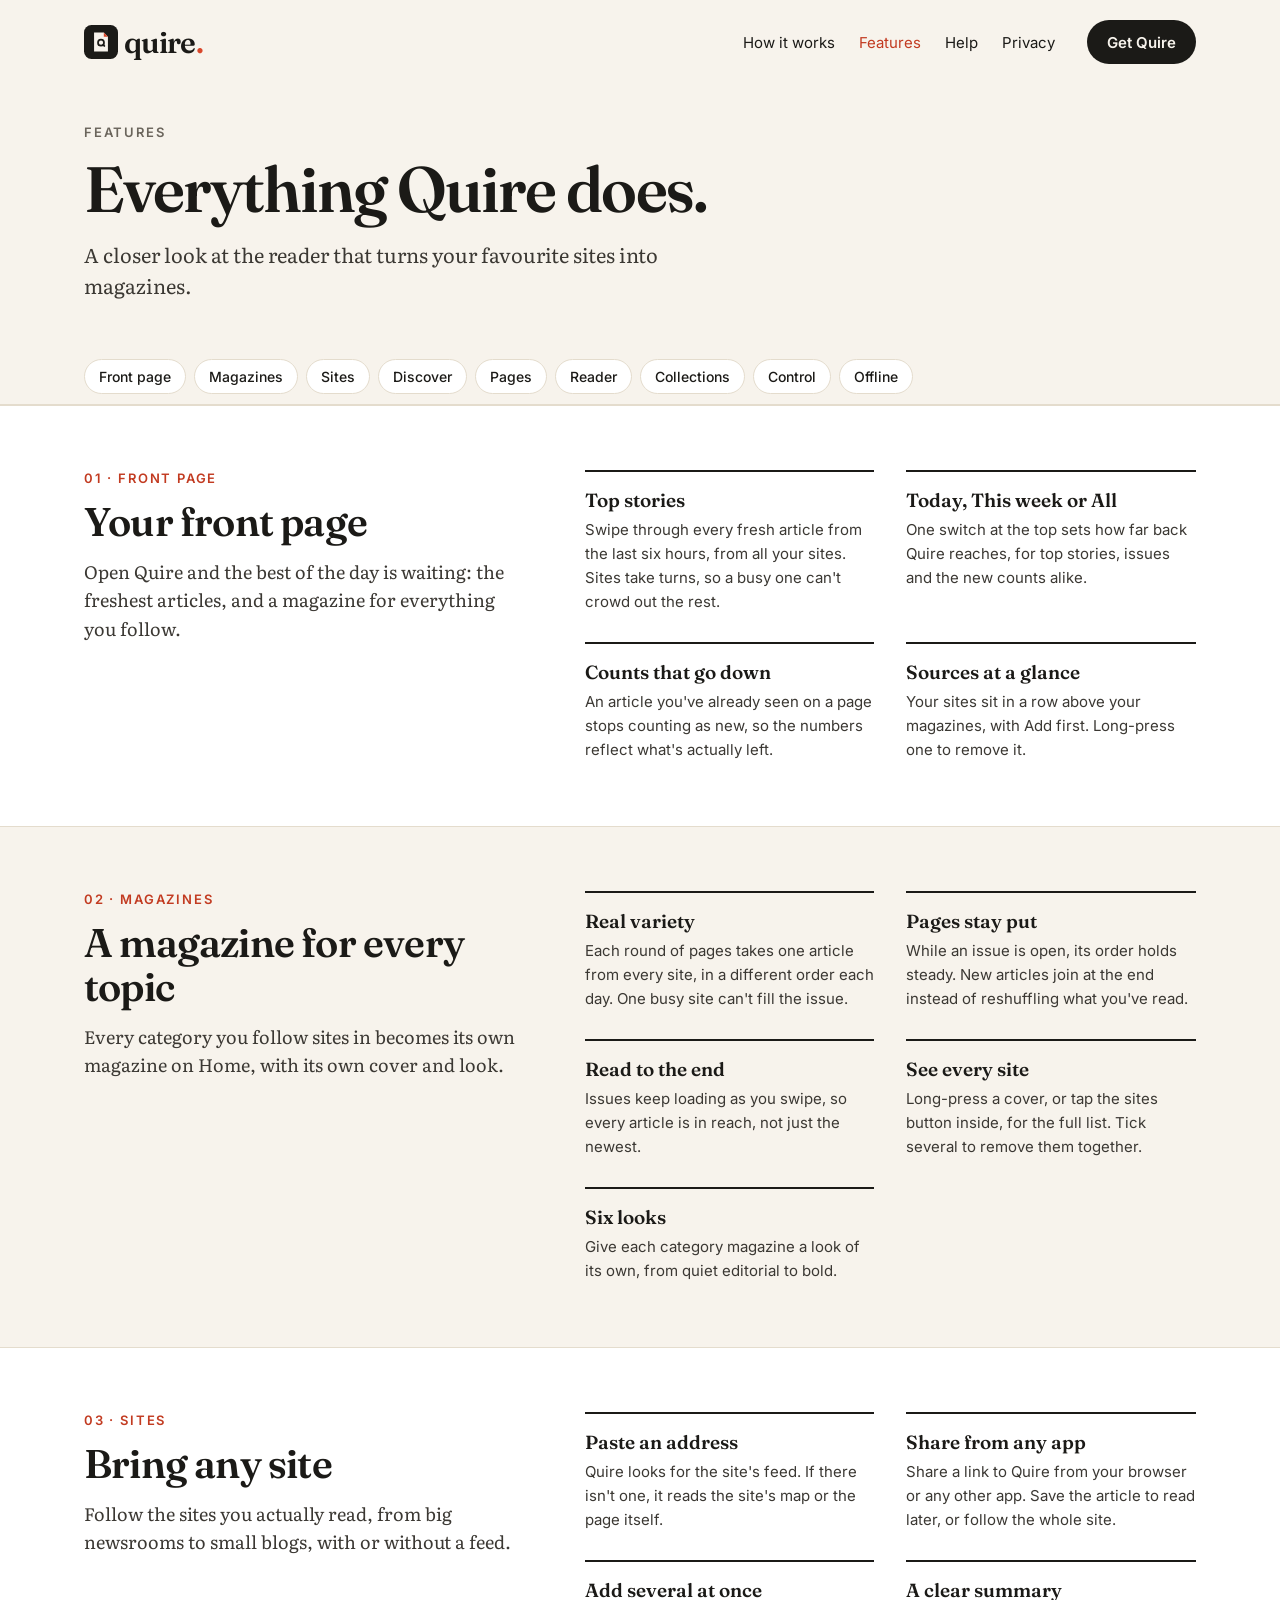
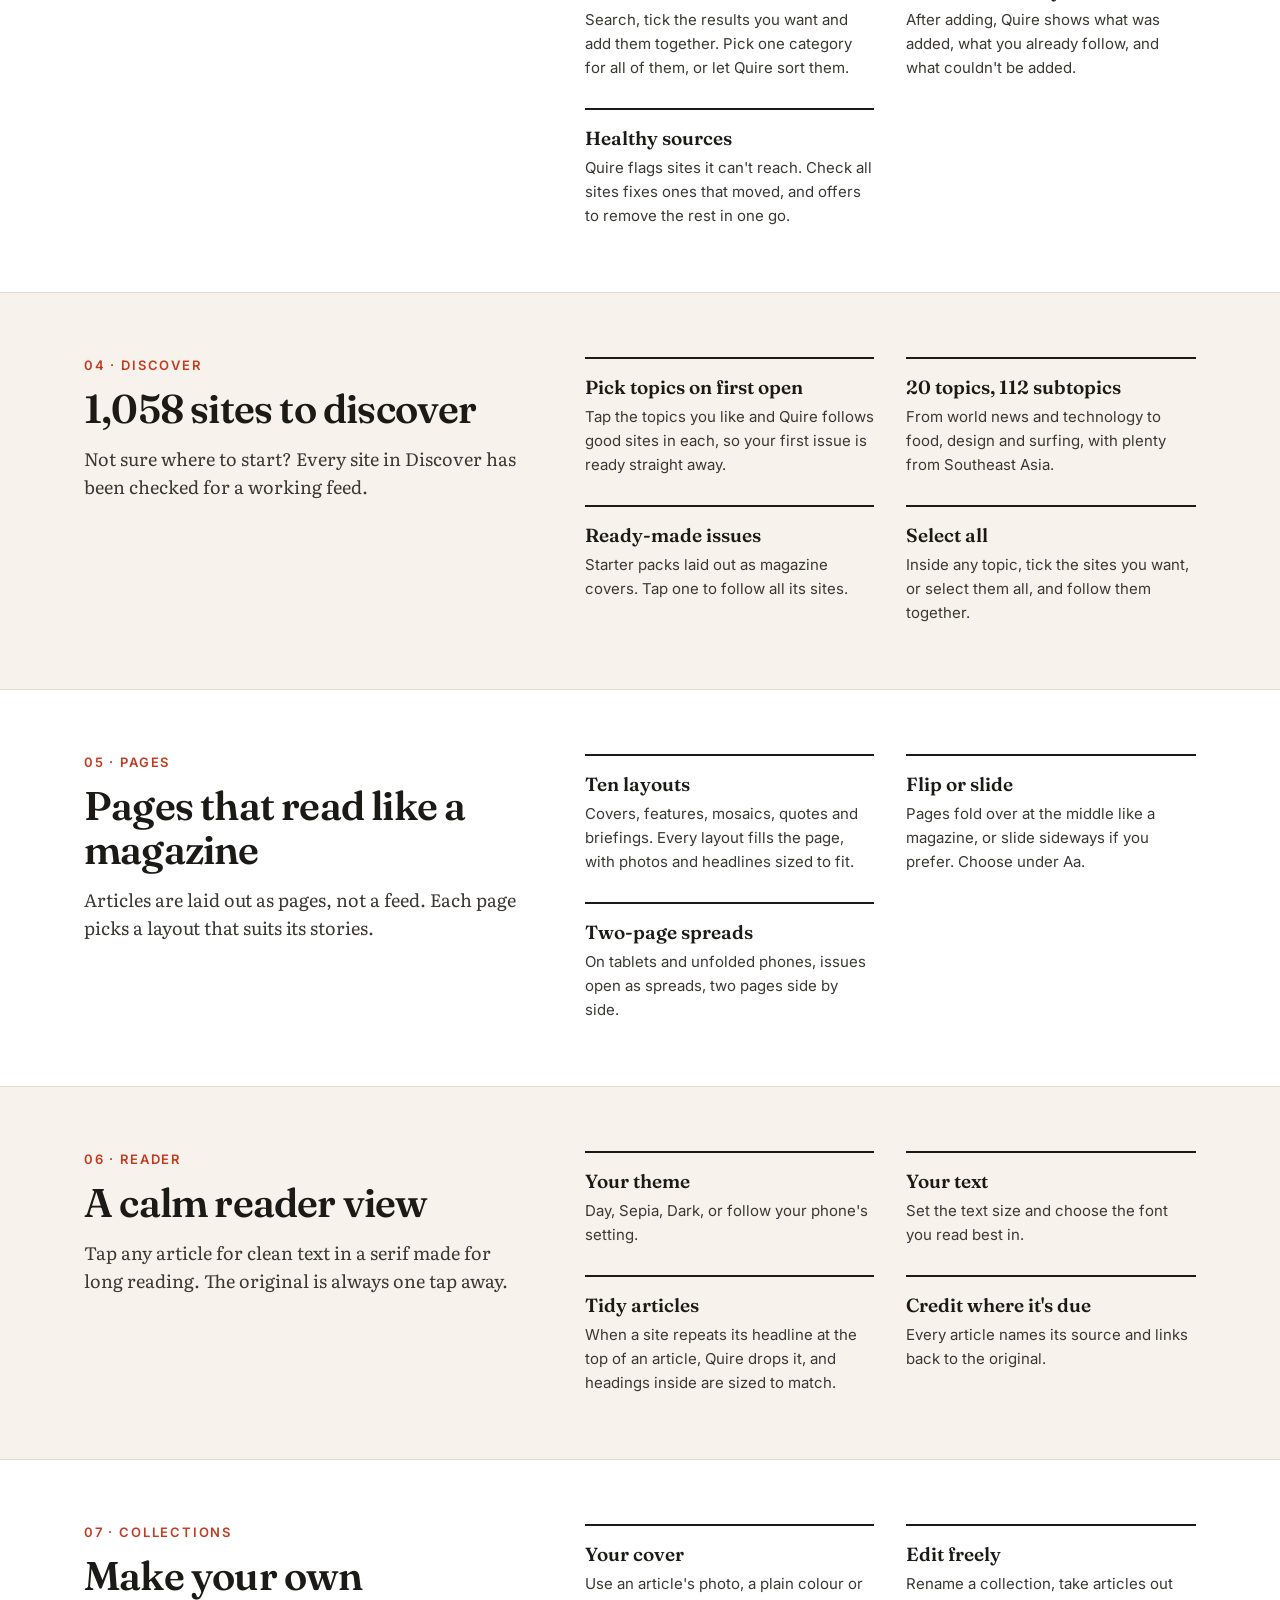
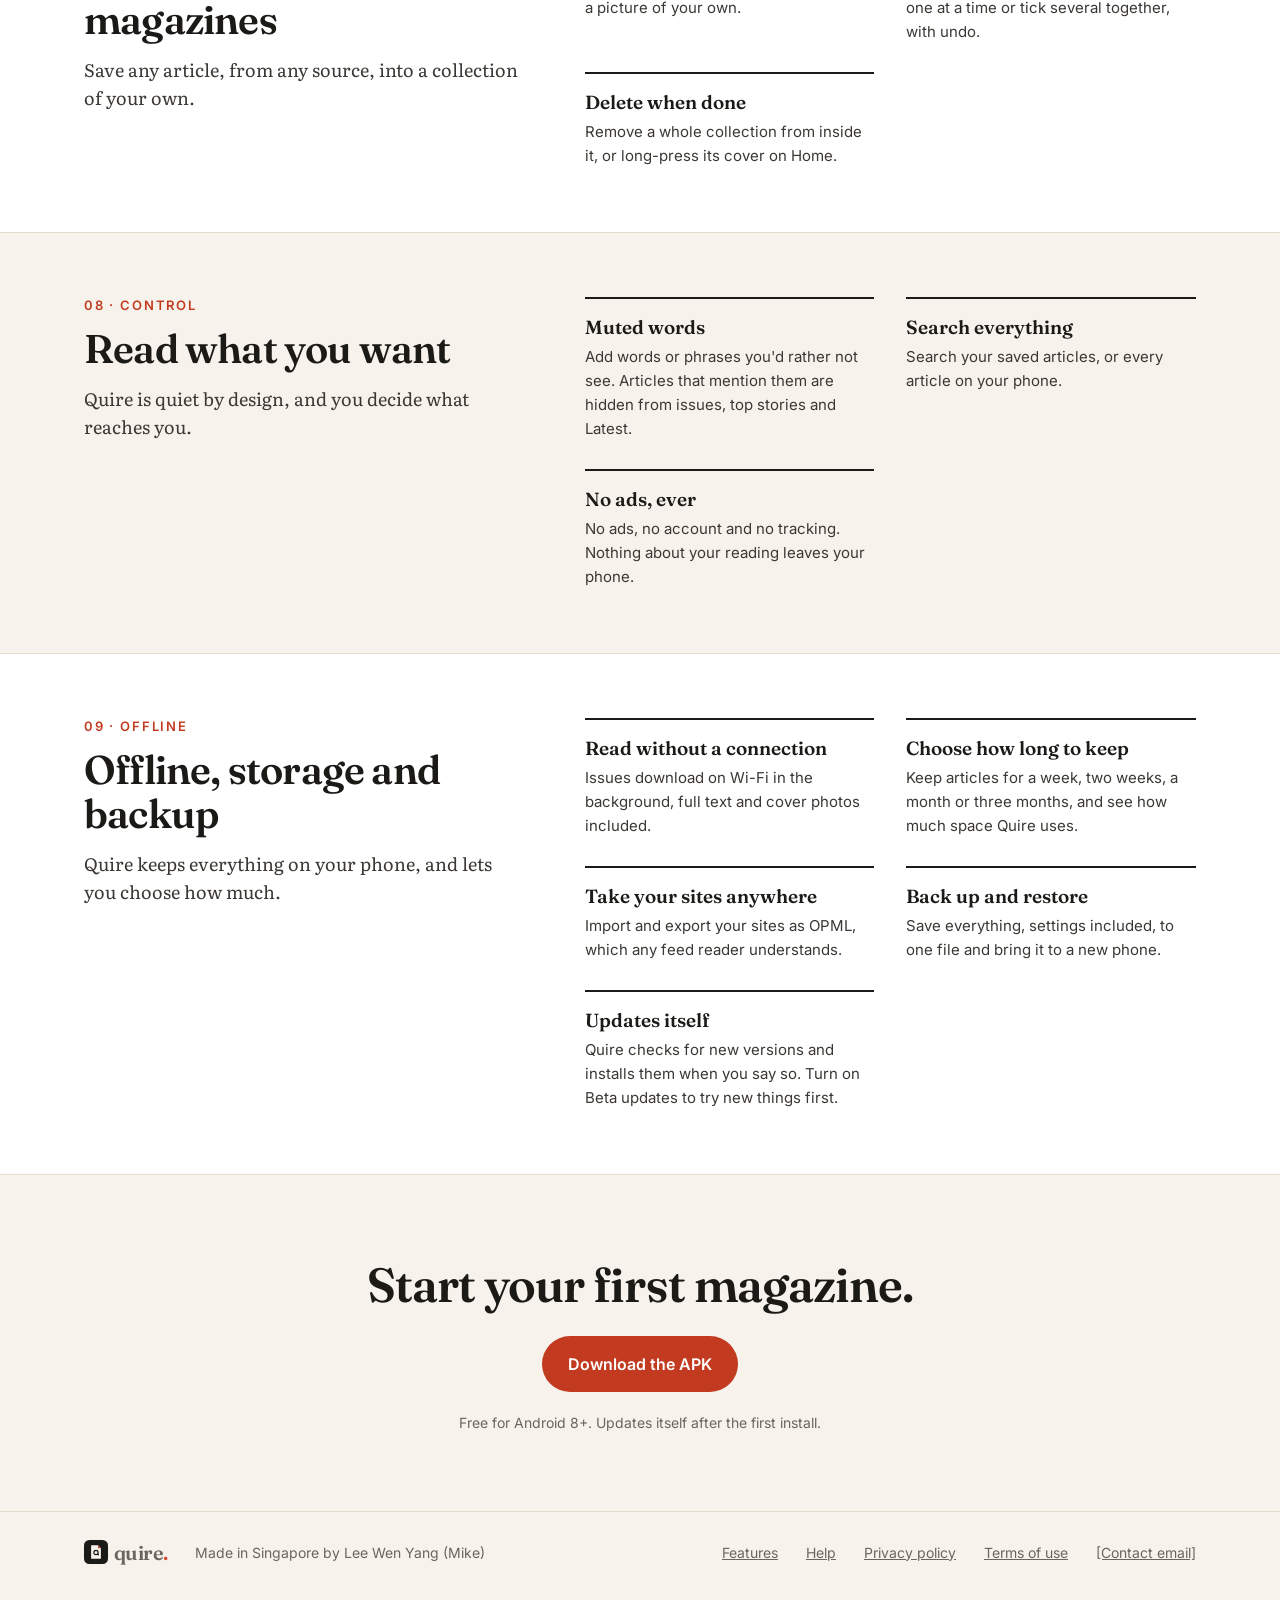
==== features.html @ d5f29a1e "Site: Features and Help pages, shared header and footer, slide-out menu on phones Co-Authored-By: Cl" ====
<!doctype html>
<html lang="en">
<head>
<meta charset="utf-8">
<meta name="viewport" content="width=device-width, initial-scale=1">
<title>Features — Quire</title>
<meta name="description" content="Everything Quire does: top stories, a magazine for every topic, 1,058 sites to discover, page-flip layouts, a calm reader, offline reading and more.">
<meta name="theme-color" content="#F7F3EC">
<link rel="icon" href="favicon.svg" type="image/svg+xml">
<link rel="preconnect" href="https://fonts.googleapis.com">
<link rel="preconnect" href="https://fonts.gstatic.com" crossorigin>
<link rel="stylesheet" href="https://fonts.googleapis.com/css2?family=Fraunces:opsz,wght@9..144,600&family=Literata:ital,opsz,wght@0,7..72,400;1,7..72,400&family=Inter:wght@400;500;600&display=swap">
<link rel="stylesheet" href="style.css">
</head>
<body>

<header class="wrap top">
  <a class="logo" href="./"><svg aria-hidden="true" width="34" height="34" viewBox="0 0 108 108"><rect width="108" height="108" rx="24" fill="#1B1A17"/><path d="M32 24 H63 L76 37 V84 H32 Z" fill="#F7F3EC"/><path d="M63 24 V37 H76 Z" fill="#D9472B"/><circle cx="54" cy="56" r="9.5" fill="none" stroke="#1B1A17" stroke-width="5.5"/><path d="M60.9 62.9 L64.5 66.5" stroke="#1B1A17" stroke-width="6" stroke-linecap="round"/></svg><span>quire<span class="dot">.</span></span></a>
  <nav aria-label="Main">
    <a href="./#how">How it works</a>
    <a href="features.html" aria-current="page">Features</a>
    <a href="help.html">Help</a>
    <a href="privacy.html">Privacy</a>
  </nav>
  <a class="btn btn-sm btn-ink get" href="./#get">Get Quire</a>
  <button class="menu-btn" type="button" aria-label="Menu" aria-expanded="false" aria-controls="drawer"><svg aria-hidden="true" width="24" height="24" viewBox="0 0 24 24" fill="none" stroke="currentColor" stroke-width="2" stroke-linecap="round"><path d="M4 7h16M4 12h16M4 17h16"/></svg></button>
</header>
<div class="scrim"></div>
<aside class="drawer" id="drawer" aria-label="Menu">
  <div class="drawer-head">
    <a class="logo" href="./"><svg aria-hidden="true" width="28" height="28" viewBox="0 0 108 108"><rect width="108" height="108" rx="24" fill="#1B1A17"/><path d="M32 24 H63 L76 37 V84 H32 Z" fill="#F7F3EC"/><path d="M63 24 V37 H76 Z" fill="#D9472B"/><circle cx="54" cy="56" r="9.5" fill="none" stroke="#1B1A17" stroke-width="5.5"/><path d="M60.9 62.9 L64.5 66.5" stroke="#1B1A17" stroke-width="6" stroke-linecap="round"/></svg><span>quire<span class="dot">.</span></span></a>
    <button type="button" aria-label="Close menu"><svg aria-hidden="true" width="24" height="24" viewBox="0 0 24 24" fill="none" stroke="currentColor" stroke-width="2" stroke-linecap="round"><path d="M6 6l12 12M18 6L6 18"/></svg></button>
  </div>
  <nav aria-label="Menu">
    <a href="./#how">How it works</a>
    <a href="features.html" aria-current="page">Features</a>
    <a href="help.html">Help</a>
    <a href="privacy.html">Privacy</a>
  </nav>
  <a class="btn btn-accent" href="https://github.com/aadvark/Quire-site/releases/latest/download/quire.apk">Download the APK</a>
  <span class="small">Free for Android 8+</span>
</aside>

<main>
  <section class="wrap page-hero">
    <span class="kicker">FEATURES</span>
    <h1>Everything Quire does.</h1>
    <p class="lede">A closer look at the reader that turns your favourite sites into magazines.</p>
  </section>
  <nav class="toc" aria-label="Sections">
    <div class="wrap">
    <a href="#front">Front page</a>
    <a href="#magazines">Magazines</a>
    <a href="#sites">Sites</a>
    <a href="#discover">Discover</a>
    <a href="#pages">Pages</a>
    <a href="#reader">Reader</a>
    <a href="#collections">Collections</a>
    <a href="#control">Control</a>
    <a href="#offline">Offline</a>
    </div>
  </nav>
  <section class="band">
    <div class="wrap feat" id="front">
      <div class="feat-intro">
        <span class="kicker">01 · FRONT PAGE</span>
        <h2>Your front page</h2>
        <p>Open Quire and the best of the day is waiting: the freshest articles, and a magazine for everything you follow.</p>
      </div>
      <div class="points">
        <div class="point"><h3>Top stories</h3><p>Swipe through every fresh article from the last six hours, from all your sites. Sites take turns, so a busy one can't crowd out the rest.</p></div>
        <div class="point"><h3>Today, This week or All</h3><p>One switch at the top sets how far back Quire reaches, for top stories, issues and the new counts alike.</p></div>
        <div class="point"><h3>Counts that go down</h3><p>An article you've already seen on a page stops counting as new, so the numbers reflect what's actually left.</p></div>
        <div class="point"><h3>Sources at a glance</h3><p>Your sites sit in a row above your magazines, with Add first. Long-press one to remove it.</p></div>
      </div>
    </div>
  </section>
  <section>
    <div class="wrap feat" id="magazines">
      <div class="feat-intro">
        <span class="kicker">02 · MAGAZINES</span>
        <h2>A magazine for every topic</h2>
        <p>Every category you follow sites in becomes its own magazine on Home, with its own cover and look.</p>
      </div>
      <div class="points">
        <div class="point"><h3>Real variety</h3><p>Each round of pages takes one article from every site, in a different order each day. One busy site can't fill the issue.</p></div>
        <div class="point"><h3>Pages stay put</h3><p>While an issue is open, its order holds steady. New articles join at the end instead of reshuffling what you've read.</p></div>
        <div class="point"><h3>Read to the end</h3><p>Issues keep loading as you swipe, so every article is in reach, not just the newest.</p></div>
        <div class="point"><h3>See every site</h3><p>Long-press a cover, or tap the sites button inside, for the full list. Tick several to remove them together.</p></div>
        <div class="point"><h3>Six looks</h3><p>Give each category magazine a look of its own, from quiet editorial to bold.</p></div>
      </div>
    </div>
  </section>
  <section class="band">
    <div class="wrap feat" id="sites">
      <div class="feat-intro">
        <span class="kicker">03 · SITES</span>
        <h2>Bring any site</h2>
        <p>Follow the sites you actually read, from big newsrooms to small blogs, with or without a feed.</p>
      </div>
      <div class="points">
        <div class="point"><h3>Paste an address</h3><p>Quire looks for the site's feed. If there isn't one, it reads the site's map or the page itself.</p></div>
        <div class="point"><h3>Share from any app</h3><p>Share a link to Quire from your browser or any other app. Save the article to read later, or follow the whole site.</p></div>
        <div class="point"><h3>Add several at once</h3><p>Search, tick the results you want and add them together. Pick one category for all of them, or let Quire sort them.</p></div>
        <div class="point"><h3>A clear summary</h3><p>After adding, Quire shows what was added, what you already follow, and what couldn't be added.</p></div>
        <div class="point"><h3>Healthy sources</h3><p>Quire flags sites it can't reach. Check all sites fixes ones that moved, and offers to remove the rest in one go.</p></div>
      </div>
    </div>
  </section>
  <section>
    <div class="wrap feat" id="discover">
      <div class="feat-intro">
        <span class="kicker">04 · DISCOVER</span>
        <h2>1,058 sites to discover</h2>
        <p>Not sure where to start? Every site in Discover has been checked for a working feed.</p>
      </div>
      <div class="points">
        <div class="point"><h3>Pick topics on first open</h3><p>Tap the topics you like and Quire follows good sites in each, so your first issue is ready straight away.</p></div>
        <div class="point"><h3>20 topics, 112 subtopics</h3><p>From world news and technology to food, design and surfing, with plenty from Southeast Asia.</p></div>
        <div class="point"><h3>Ready-made issues</h3><p>Starter packs laid out as magazine covers. Tap one to follow all its sites.</p></div>
        <div class="point"><h3>Select all</h3><p>Inside any topic, tick the sites you want, or select them all, and follow them together.</p></div>
      </div>
    </div>
  </section>
  <section class="band">
    <div class="wrap feat" id="pages">
      <div class="feat-intro">
        <span class="kicker">05 · PAGES</span>
        <h2>Pages that read like a magazine</h2>
        <p>Articles are laid out as pages, not a feed. Each page picks a layout that suits its stories.</p>
      </div>
      <div class="points">
        <div class="point"><h3>Ten layouts</h3><p>Covers, features, mosaics, quotes and briefings. Every layout fills the page, with photos and headlines sized to fit.</p></div>
        <div class="point"><h3>Flip or slide</h3><p>Pages fold over at the middle like a magazine, or slide sideways if you prefer. Choose under Aa.</p></div>
        <div class="point"><h3>Two-page spreads</h3><p>On tablets and unfolded phones, issues open as spreads, two pages side by side.</p></div>
      </div>
    </div>
  </section>
  <section>
    <div class="wrap feat" id="reader">
      <div class="feat-intro">
        <span class="kicker">06 · READER</span>
        <h2>A calm reader view</h2>
        <p>Tap any article for clean text in a serif made for long reading. The original is always one tap away.</p>
      </div>
      <div class="points">
        <div class="point"><h3>Your theme</h3><p>Day, Sepia, Dark, or follow your phone's setting.</p></div>
        <div class="point"><h3>Your text</h3><p>Set the text size and choose the font you read best in.</p></div>
        <div class="point"><h3>Tidy articles</h3><p>When a site repeats its headline at the top of an article, Quire drops it, and headings inside are sized to match.</p></div>
        <div class="point"><h3>Credit where it's due</h3><p>Every article names its source and links back to the original.</p></div>
      </div>
    </div>
  </section>
  <section class="band">
    <div class="wrap feat" id="collections">
      <div class="feat-intro">
        <span class="kicker">07 · COLLECTIONS</span>
        <h2>Make your own magazines</h2>
        <p>Save any article, from any source, into a collection of your own.</p>
      </div>
      <div class="points">
        <div class="point"><h3>Your cover</h3><p>Use an article's photo, a plain colour or a picture of your own.</p></div>
        <div class="point"><h3>Edit freely</h3><p>Rename a collection, take articles out one at a time or tick several together, with undo.</p></div>
        <div class="point"><h3>Delete when done</h3><p>Remove a whole collection from inside it, or long-press its cover on Home.</p></div>
      </div>
    </div>
  </section>
  <section>
    <div class="wrap feat" id="control">
      <div class="feat-intro">
        <span class="kicker">08 · CONTROL</span>
        <h2>Read what you want</h2>
        <p>Quire is quiet by design, and you decide what reaches you.</p>
      </div>
      <div class="points">
        <div class="point"><h3>Muted words</h3><p>Add words or phrases you'd rather not see. Articles that mention them are hidden from issues, top stories and Latest.</p></div>
        <div class="point"><h3>Search everything</h3><p>Search your saved articles, or every article on your phone.</p></div>
        <div class="point"><h3>No ads, ever</h3><p>No ads, no account and no tracking. Nothing about your reading leaves your phone.</p></div>
      </div>
    </div>
  </section>
  <section class="band">
    <div class="wrap feat" id="offline">
      <div class="feat-intro">
        <span class="kicker">09 · OFFLINE</span>
        <h2>Offline, storage and backup</h2>
        <p>Quire keeps everything on your phone, and lets you choose how much.</p>
      </div>
      <div class="points">
        <div class="point"><h3>Read without a connection</h3><p>Issues download on Wi-Fi in the background, full text and cover photos included.</p></div>
        <div class="point"><h3>Choose how long to keep</h3><p>Keep articles for a week, two weeks, a month or three months, and see how much space Quire uses.</p></div>
        <div class="point"><h3>Take your sites anywhere</h3><p>Import and export your sites as OPML, which any feed reader understands.</p></div>
        <div class="point"><h3>Back up and restore</h3><p>Save everything, settings included, to one file and bring it to a new phone.</p></div>
        <div class="point"><h3>Updates itself</h3><p>Quire checks for new versions and installs them when you say so. Turn on Beta updates to try new things first.</p></div>
      </div>
    </div>
  </section>
  <section class="wrap cta">
    <h2>Start your first magazine.</h2>
    <div class="btns"><a class="btn btn-accent" href="https://github.com/aadvark/Quire-site/releases/latest/download/quire.apk">Download the APK</a></div>
    <span class="small">Free for Android 8+. Updates itself after the first install.</span>
  </section>
</main>

<footer>
  <div class="wrap foot">
    <span class="logo"><svg aria-hidden="true" width="24" height="24" viewBox="0 0 108 108"><rect width="108" height="108" rx="24" fill="#1B1A17"/><path d="M32 24 H63 L76 37 V84 H32 Z" fill="#F7F3EC"/><path d="M63 24 V37 H76 Z" fill="#D9472B"/><circle cx="54" cy="56" r="9.5" fill="none" stroke="#1B1A17" stroke-width="5.5"/><path d="M60.9 62.9 L64.5 66.5" stroke="#1B1A17" stroke-width="6" stroke-linecap="round"/></svg><span>quire<span class="dot">.</span></span></span>
    <span class="by">Made in Singapore by Lee Wen Yang (Mike)</span>
    <a href="features.html">Features</a>
    <a href="help.html">Help</a>
    <a href="privacy.html">Privacy policy</a>
    <a href="#">Terms of use</a>
    <a href="#">[Contact email]</a>
  </div>
</footer>
<script src="site.js"></script>

</body>
</html>
---- style.css ----
:root {
    --paper: #F7F3EC; --ink: #1B1A17; --muted: #6B655C; --body: #3B3833;
    --rule: #E4DCCD; --sepia: #F1E7D0; --card: #FFFFFF;
    --accent: #C23B21; --teal: #34504F; --moss: #5B6E5A; --clay: #8A6A4F;
    --display: "Fraunces", Georgia, serif; --serif: "Literata", Georgia, serif;
    --sans: "Inter", system-ui, sans-serif;
  }
  * { box-sizing: border-box; }
  body { margin: 0; background: var(--paper); color: var(--ink); font-family: var(--sans); -webkit-font-smoothing: antialiased; }
  a { color: var(--ink); }
  a:hover { color: var(--accent); }
  a:focus-visible { outline: 3px solid var(--accent); outline-offset: 3px; border-radius: 4px; }
  h1, h2, h3 { font-family: var(--display); font-weight: 600; margin: 0; }
  p { margin: 0; }
  .wrap { max-width: 1160px; margin: 0 auto; padding: 0 24px; }
  .sr-only { position: absolute; width: 1px; height: 1px; overflow: hidden; clip: rect(0 0 0 0); }

  /* Header */
  .top { display: flex; flex-wrap: wrap; align-items: center; gap: 8px 32px; padding-top: 20px; padding-bottom: 20px; }
  .logo { display: inline-flex; align-items: center; gap: 6px; font-family: var(--display); font-weight: 600; font-size: 30px; letter-spacing: -0.03em; text-decoration: none; flex-grow: 1; }
  .dot { color: #D9472B; }
  .top nav { display: flex; flex-wrap: wrap; gap: 0 24px; font-size: 15px; }
  .top nav a { text-decoration: none; padding: 12px 0; }

  /* Buttons */
  .btn { display: inline-flex; align-items: center; gap: 10px; height: 56px; padding: 0 26px; border-radius: 28px; font-weight: 600; font-size: 16px; text-decoration: none; }
  .btn-sm { height: 44px; padding: 0 20px; font-size: 15px; }
  .btn-ink { background: var(--ink); color: var(--paper); }
  .btn-ink:hover { color: var(--paper); background: #000; }
  .btn-accent { background: var(--accent); color: #fff; }
  .btn-accent:hover { color: #fff; background: #A93219; }
  .btn-line { border: 1.5px solid var(--ink); }
  .btns { display: flex; flex-wrap: wrap; gap: 12px; }

  /* Hero */
  .hero { display: flex; flex-wrap: wrap; align-items: center; gap: 56px; padding-top: 48px; padding-bottom: 72px; }
  .hero-text { flex: 1 1 440px; display: flex; flex-direction: column; gap: 24px; }
  .kicker { font-size: 13px; font-weight: 600; letter-spacing: 0.14em; color: var(--muted); }
  .hero h1 { font-size: clamp(44px, 7vw, 76px); line-height: 1.02; letter-spacing: -0.03em; }
  .lede { font-family: var(--serif); font-size: 20px; line-height: 1.55; color: var(--body); max-width: 32em; }
  .small { font-size: 14px; color: var(--muted); }

  /* Phones */
  .phones { flex: 1 1 380px; display: flex; justify-content: center; align-items: flex-end; min-height: 560px; }
  .phone { box-sizing: border-box; border: 8px solid var(--ink); background: var(--paper); display: flex; flex-direction: column; gap: 10px; }
  .phone-back { width: 230px; height: 470px; border-radius: 34px; padding: 18px 14px; margin-right: -40px; margin-bottom: 30px; transform: rotate(-4deg); }
  .phone-front { width: 260px; height: 530px; border-radius: 38px; border-width: 9px; padding: 22px 16px; position: relative; box-shadow: 0 24px 48px rgba(27,26,23,0.18); }
  .p-logo { font-family: var(--display); font-weight: 600; font-size: 20px; }
  .p-cover { height: 120px; border-radius: 12px; background: var(--teal); padding: 10px; display: flex; align-items: flex-end; color: #fff; font-family: var(--display); font-weight: 600; font-size: 14px; line-height: 1.1; }
  .p-label { font-family: var(--display); font-weight: 600; font-size: 13px; }
  .p-mags { display: grid; grid-template-columns: repeat(3, minmax(0,1fr)); gap: 6px; }
  .p-mags span { height: 76px; border-radius: 4px; }
  .p-row { height: 30px; border-radius: 8px; background: var(--card); border: 1px solid var(--rule); }
  .p-hero { height: 170px; border-radius: 4px; background: var(--teal); }
  .p-kick { font-size: 9px; font-weight: 600; letter-spacing: 0.12em; color: var(--muted); }
  .p-title { font-family: var(--display); font-weight: 600; font-size: 19px; line-height: 1.1; }
  .p-tiles { display: grid; grid-template-columns: repeat(2, minmax(0,1fr)); gap: 10px; margin-top: 6px; }
  .p-tile-img { height: 62px; border-radius: 4px; background: var(--moss); margin-bottom: 6px; }
  .p-tile-t { font-family: var(--display); font-weight: 600; font-size: 11px; line-height: 1.2; }
  .p-quote { border-radius: 4px; background: var(--sepia); padding: 8px; font-family: var(--serif); font-style: italic; font-size: 11px; line-height: 1.3; }
  .p-dots { margin-top: auto; display: flex; justify-content: center; gap: 4px; }
  .p-dots span { width: 5px; height: 5px; border-radius: 3px; background: #CFC6B5; }
  .p-dots span.on { width: 14px; background: var(--ink); }

  /* Sections */
  .band { background: var(--card); border-top: 1px solid var(--rule); border-bottom: 1px solid var(--rule); }
  .section { padding-top: 76px; padding-bottom: 76px; display: flex; flex-direction: column; gap: 40px; }
  .section h2 { font-size: clamp(32px, 4vw, 44px); letter-spacing: -0.02em; }
  .steps, .cards { display: flex; flex-wrap: wrap; gap: 32px; }
  .step { flex: 1 1 260px; display: flex; flex-direction: column; gap: 12px; }
  .step .n { font-family: var(--display); font-weight: 600; font-size: 44px; color: var(--accent); line-height: 1; }
  .step h3, .card h3 { font-size: 22px; }
  .step p, .card p { font-size: 16px; line-height: 1.6; color: var(--body); }
  .cards { gap: 20px; }
  .card { flex: 1 1 300px; padding: 28px; border-radius: 16px; background: var(--card); border: 1px solid var(--rule); display: flex; flex-direction: column; gap: 10px; }
  .grid { display: grid; grid-template-columns: repeat(auto-fill, minmax(260px, 1fr)); gap: 20px; }
  .grid.three { grid-template-columns: repeat(auto-fill, minmax(300px, 1fr)); }
  @media (min-width: 1000px) { .grid.three { grid-template-columns: repeat(3, 1fr); } }
  .grid .card { padding: 24px; }
  .grid .card h3 { font-size: 20px; }
  .grid .card p { font-size: 15px; }
  .group { display: flex; flex-direction: column; gap: 18px; }
  .group-h { font-size: 13px; font-weight: 600; letter-spacing: 0.14em; color: var(--muted); }
  .stats { display: flex; flex-wrap: wrap; gap: 12px 36px; }
  .stat b { display: block; font-family: var(--display); font-weight: 600; font-size: 34px; line-height: 1; color: var(--ink); }
  .stat span { font-size: 14px; color: var(--muted); }
  .p-head { display: flex; align-items: center; gap: 5px; }
  .p-chips { display: flex; gap: 4px; }
  .p-chips span { font-size: 8px; font-weight: 600; padding: 3px 7px; border-radius: 10px; border: 1px solid var(--rule); color: var(--muted); }
  .p-chips span.on { background: var(--ink); border-color: var(--ink); color: var(--paper); }
  .p-cover small { display: block; font-family: var(--sans); font-size: 7px; letter-spacing: 0.12em; opacity: 0.85; margin-bottom: 3px; }
  .p-cover-dots { display: flex; justify-content: center; gap: 3px; margin-top: -4px; }
  .p-cover-dots span { width: 4px; height: 4px; border-radius: 2px; background: #CFC6B5; }
  .p-cover-dots span.on { width: 10px; background: var(--ink); }
  .p-srcs { display: flex; gap: 6px; }
  .p-srcs span { width: 22px; height: 22px; border-radius: 11px; background: var(--rule); }
  .p-srcs span:first-child { border: 1.5px dashed #A79E8E; background: none; }

  .mags { display: flex; flex-wrap: wrap; align-items: center; gap: 40px; padding: 40px; border-radius: 20px; background: var(--sepia); }
  .mags-text { flex: 1 1 340px; display: flex; flex-direction: column; gap: 14px; }
  .mags-text h3 { font-size: clamp(28px, 3vw, 36px); letter-spacing: -0.01em; }
  .mags-text p { font-family: var(--serif); font-size: 18px; line-height: 1.6; color: var(--body); }
  .covers { flex: 1 1 340px; display: flex; gap: 14px; justify-content: center; align-items: flex-end; }
  .cover { width: 120px; height: 160px; border-radius: 6px; padding: 12px; display: flex; flex-direction: column; justify-content: space-between; color: #fff; font-family: var(--display); font-weight: 600; }
  .cover small { font-size: 11px; }
  .cover b { font-size: 18px; line-height: 1.05; font-weight: 600; }
  .cover.mid { width: 136px; height: 182px; box-shadow: 0 14px 28px rgba(27,26,23,0.18); }
  .cover.mid b { font-size: 20px; }

  .dark { background: var(--ink); color: var(--paper); }
  .privacy { padding-top: 80px; padding-bottom: 80px; display: flex; flex-wrap: wrap; gap: 32px 64px; align-items: flex-start; }
  .privacy h2 { flex: 1 1 320px; font-size: clamp(32px, 4vw, 48px); line-height: 1.08; letter-spacing: -0.02em; }
  .privacy p { flex: 1 1 380px; font-family: var(--serif); font-size: 19px; line-height: 1.65; color: var(--rule); }

  .cta { padding-top: 80px; padding-bottom: 80px; display: flex; flex-direction: column; align-items: center; gap: 22px; text-align: center; }
  .cta h2 { font-size: clamp(32px, 4vw, 48px); letter-spacing: -0.02em; }
  .cta .btns { justify-content: center; }

  footer { border-top: 1px solid var(--rule); }
  .foot { padding-top: 28px; padding-bottom: 36px; display: flex; flex-wrap: wrap; gap: 12px 28px; align-items: center; font-size: 14px; color: var(--muted); }
  .foot .logo { font-size: 20px; flex-grow: 0; }
  .foot .by { flex-grow: 1; }
  .foot a { color: var(--muted); }

  @media (max-width: 640px) {
    .phones { min-height: 0; flex-basis: 100%; }
    .phone-back { display: none; }
    .mags { padding: 28px 20px; }
    .cover { width: 96px; height: 128px; } .cover.mid { width: 108px; height: 146px; }
    .cover b, .cover.mid b { font-size: 15px; }
  }

/* Navigation: links in the header on wide screens, a drawer from the right on phones */
.top nav a[aria-current="page"] { color: var(--accent); }
.menu-btn { display: none; width: 48px; height: 48px; margin-right: -12px; border: 0; background: none; color: var(--ink); border-radius: 24px; cursor: pointer; align-items: center; justify-content: center; }
.menu-btn:focus-visible, .drawer button:focus-visible { outline: 3px solid var(--accent); outline-offset: 2px; }
.scrim { position: fixed; inset: 0; background: rgba(27,26,23,0.4); opacity: 0; pointer-events: none; transition: opacity .25s ease; z-index: 20; }
.drawer { position: fixed; top: 0; right: 0; bottom: 0; width: min(320px, 86vw); background: var(--paper); box-shadow: -16px 0 40px rgba(27,26,23,0.18); transform: translateX(100%); transition: transform .3s cubic-bezier(.2,.8,.2,1); z-index: 21; display: flex; flex-direction: column; padding: 12px 24px 28px; overflow-y: auto; visibility: hidden; }
.drawer-head { display: flex; align-items: center; justify-content: space-between; height: 64px; }
.drawer-head .logo { font-size: 24px; flex-grow: 0; }
.drawer-head button { width: 48px; height: 48px; margin-right: -12px; border: 0; background: none; color: var(--ink); border-radius: 24px; cursor: pointer; display: flex; align-items: center; justify-content: center; }
.drawer nav { display: flex; flex-direction: column; margin: 12px 0 28px; }
.drawer nav a { font-family: var(--display); font-weight: 600; font-size: 26px; text-decoration: none; padding: 12px 0; border-bottom: 1px solid var(--rule); }
.drawer nav a[aria-current="page"] { color: var(--accent); }
.drawer .btn { justify-content: center; }
.drawer .small { margin-top: 12px; text-align: center; }
body.menu-open { overflow: hidden; }
body.menu-open .scrim { opacity: 1; pointer-events: auto; }
body.menu-open .drawer { transform: none; visibility: visible; }
@media (prefers-reduced-motion: reduce) { .drawer, .scrim { transition: none; } }
@media (max-width: 760px) {
  .top { flex-wrap: nowrap; padding-top: 8px; padding-bottom: 8px; }
  .top nav, .top .get { display: none; }
  .menu-btn { display: inline-flex; }
}
@media (min-width: 761px) { .drawer, .scrim { display: none; } }

.more { font-weight: 600; font-size: 16px; text-decoration: none; align-self: flex-start; padding: 10px 0; }
.more::after { content: " →"; }

/* Inner pages */
.page-hero { padding-top: 40px; padding-bottom: 48px; display: flex; flex-direction: column; gap: 16px; }
.page-hero h1 { font-size: clamp(40px, 6vw, 64px); line-height: 1.04; letter-spacing: -0.03em; }
.toc { position: sticky; top: 0; z-index: 5; background: var(--paper); border-bottom: 1px solid var(--rule); }
.toc .wrap { display: flex; gap: 8px; overflow-x: auto; padding-top: 10px; padding-bottom: 10px; scrollbar-width: none; }
.toc .wrap::-webkit-scrollbar { display: none; }
.toc a { flex: none; font-size: 14px; font-weight: 500; text-decoration: none; padding: 8px 14px; border-radius: 18px; border: 1px solid var(--rule); background: var(--card); }
.toc a:hover { border-color: var(--ink); color: var(--ink); }

.feat { padding-top: 64px; padding-bottom: 64px; display: flex; flex-wrap: wrap; gap: 32px 64px; scroll-margin-top: 56px; }
.feat-intro { flex: 1 1 300px; display: flex; flex-direction: column; gap: 14px; }
.feat-intro .kicker { color: var(--accent); }
.feat-intro h2 { font-size: clamp(30px, 3.6vw, 40px); line-height: 1.1; letter-spacing: -0.02em; }
.feat-intro p { font-family: var(--serif); font-size: 18px; line-height: 1.6; color: var(--body); }
.points { flex: 1.4 1 420px; display: grid; grid-template-columns: repeat(auto-fill, minmax(240px, 1fr)); gap: 28px 32px; align-content: start; }
.point { display: flex; flex-direction: column; gap: 6px; padding-top: 16px; border-top: 2px solid var(--ink); }
.point h3 { font-size: 19px; }
.point p { font-size: 15px; line-height: 1.6; color: var(--body); }

.faq { padding-top: 8px; padding-bottom: 72px; display: flex; flex-direction: column; gap: 48px; max-width: 820px; }
.faq-group { display: flex; flex-direction: column; }
.faq-group h2 { font-size: 26px; margin-bottom: 8px; }
.faq details { border-bottom: 1px solid var(--rule); }
.faq summary { list-style: none; cursor: pointer; display: flex; justify-content: space-between; align-items: center; gap: 16px; padding: 18px 0; font-weight: 600; font-size: 17px; }
.faq summary::-webkit-details-marker { display: none; }
.faq summary::after { content: "+"; font-family: var(--display); font-size: 26px; line-height: 1; color: var(--muted); transition: transform .2s; }
.faq details[open] summary::after { transform: rotate(45deg); }
.faq summary:focus-visible { outline: 3px solid var(--accent); outline-offset: 2px; border-radius: 4px; }
.faq .a { padding: 0 0 20px; font-family: var(--serif); font-size: 17px; line-height: 1.65; color: var(--body); display: flex; flex-direction: column; gap: 10px; }
.faq .a ol { margin: 0; padding-left: 22px; }

.prose { max-width: 40em; padding-top: 16px; padding-bottom: 80px; font-family: var(--serif); font-size: 18px; line-height: 1.65; color: var(--body); }
.prose h2 { font-size: 24px; color: var(--ink); margin: 36px 0 8px; }
.prose p + p { margin-top: 12px; }
.prose a { color: var(--accent); }
.note { font-family: var(--sans); font-size: 14px; color: var(--muted); }
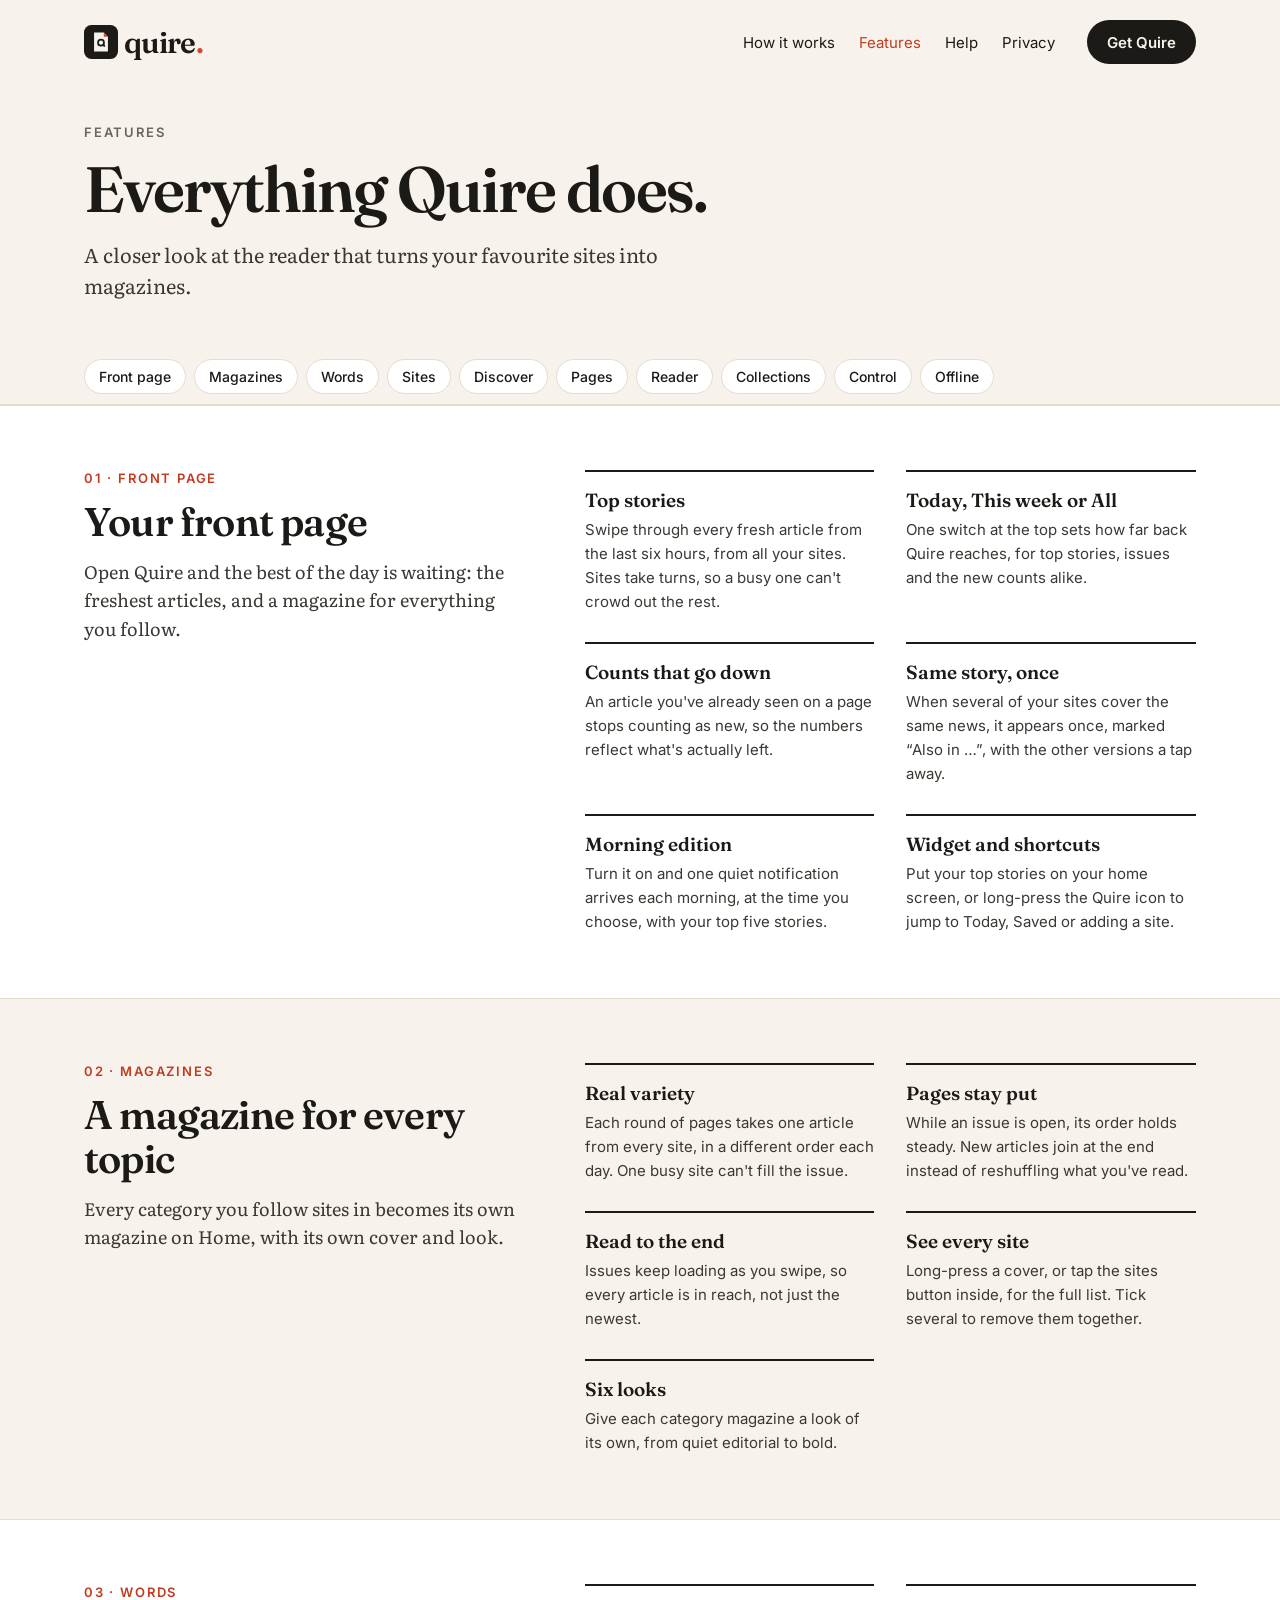
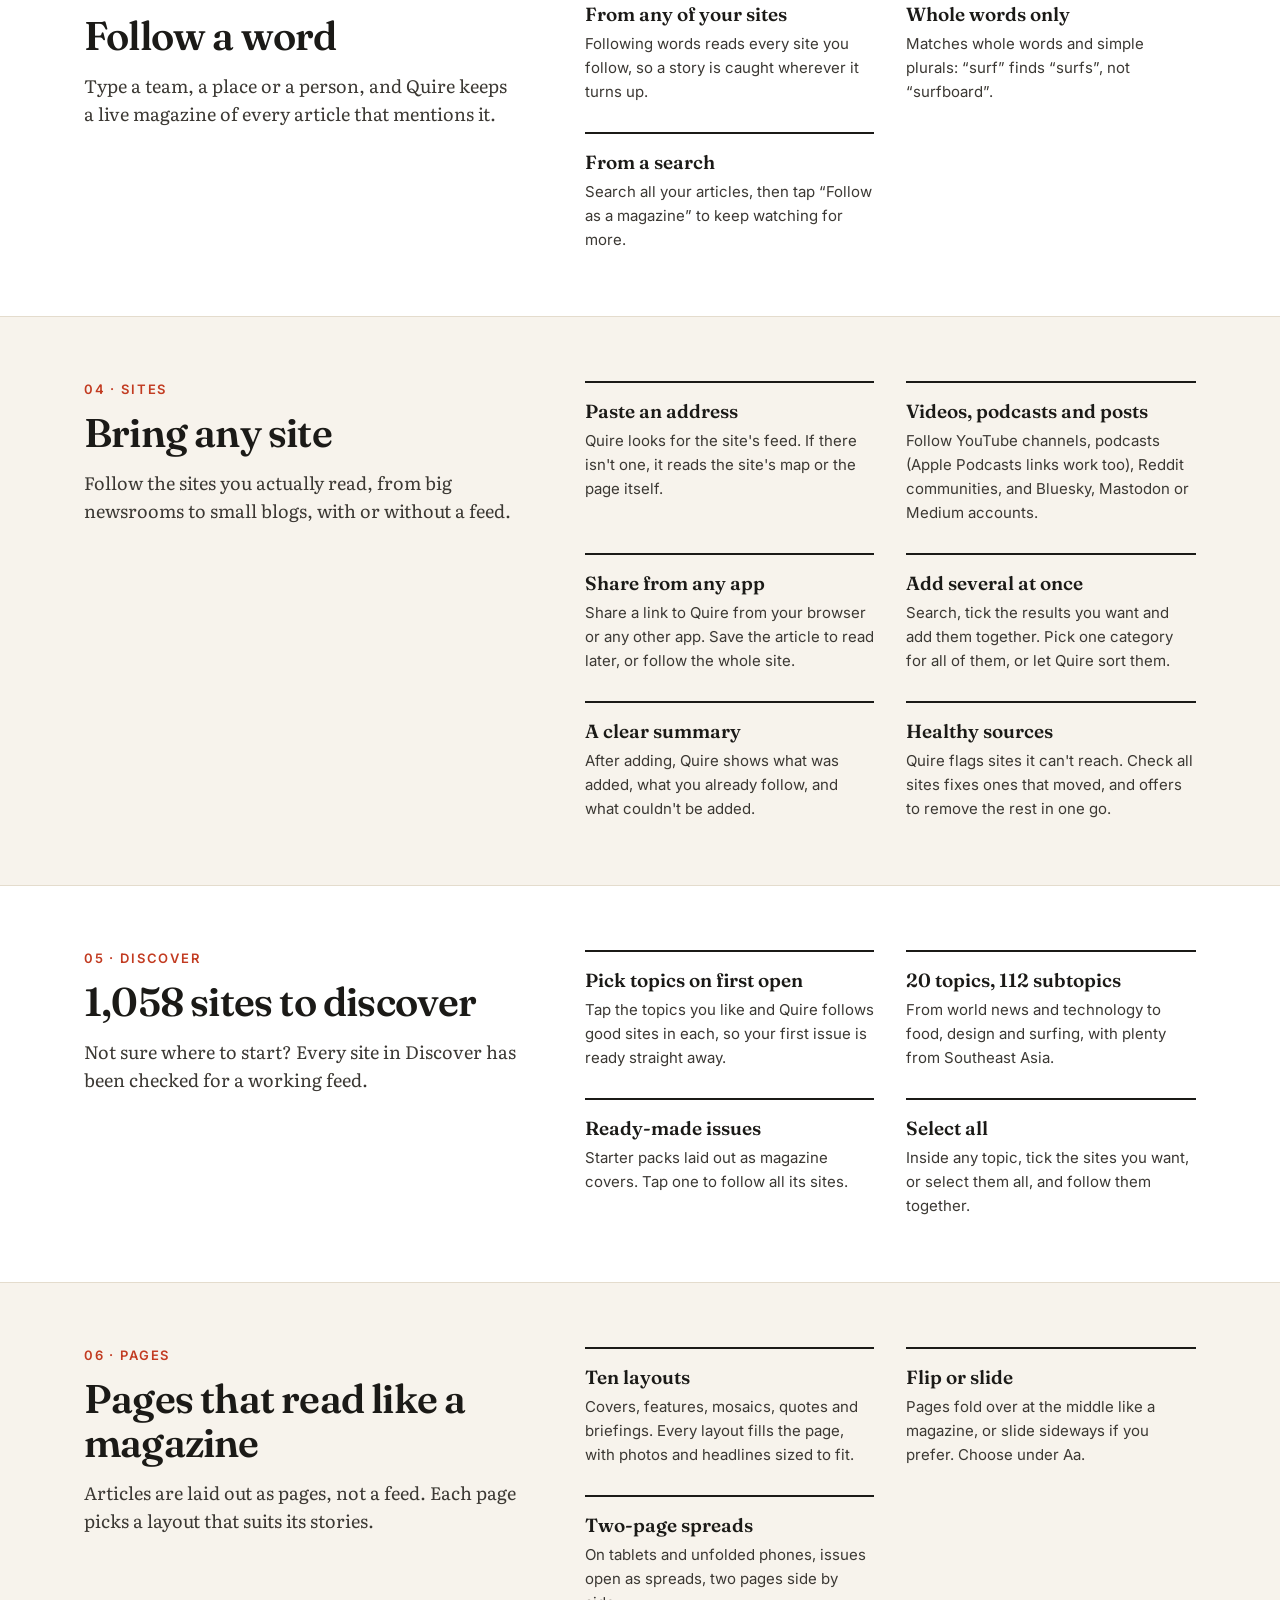
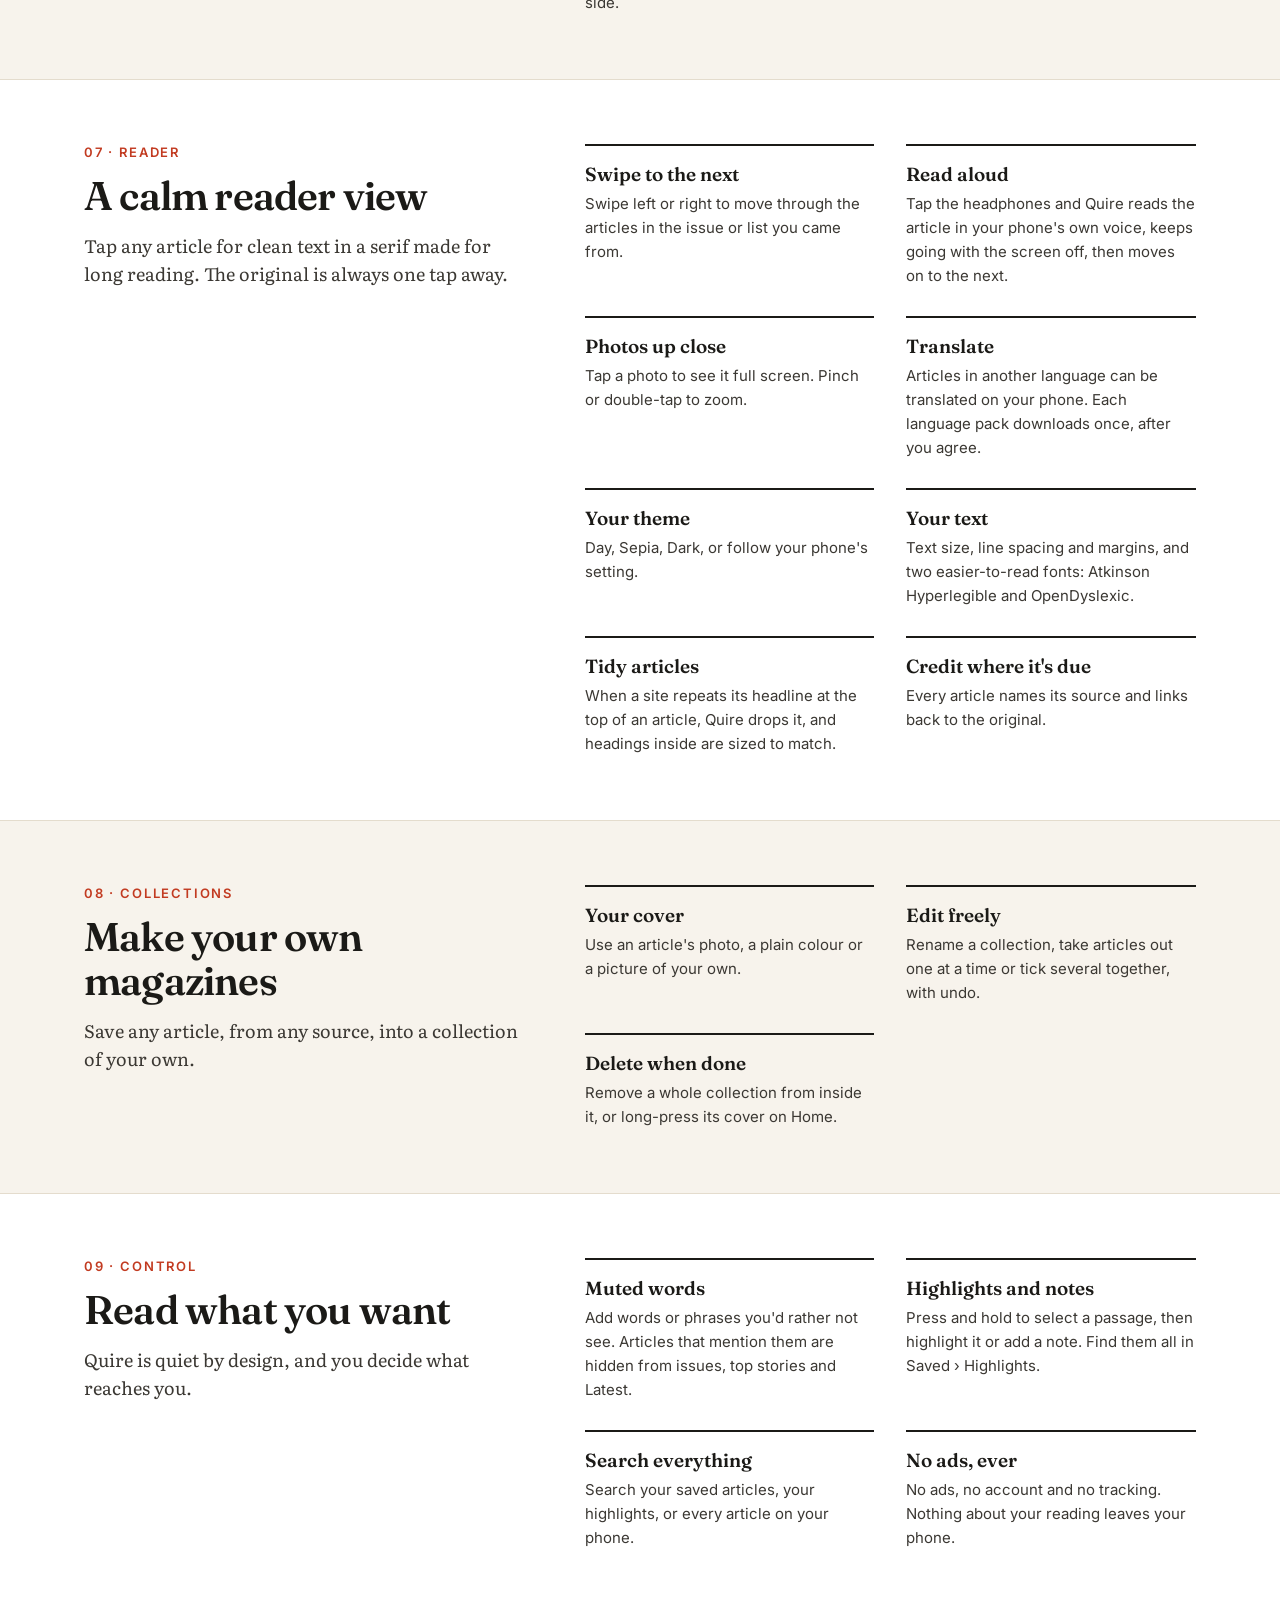
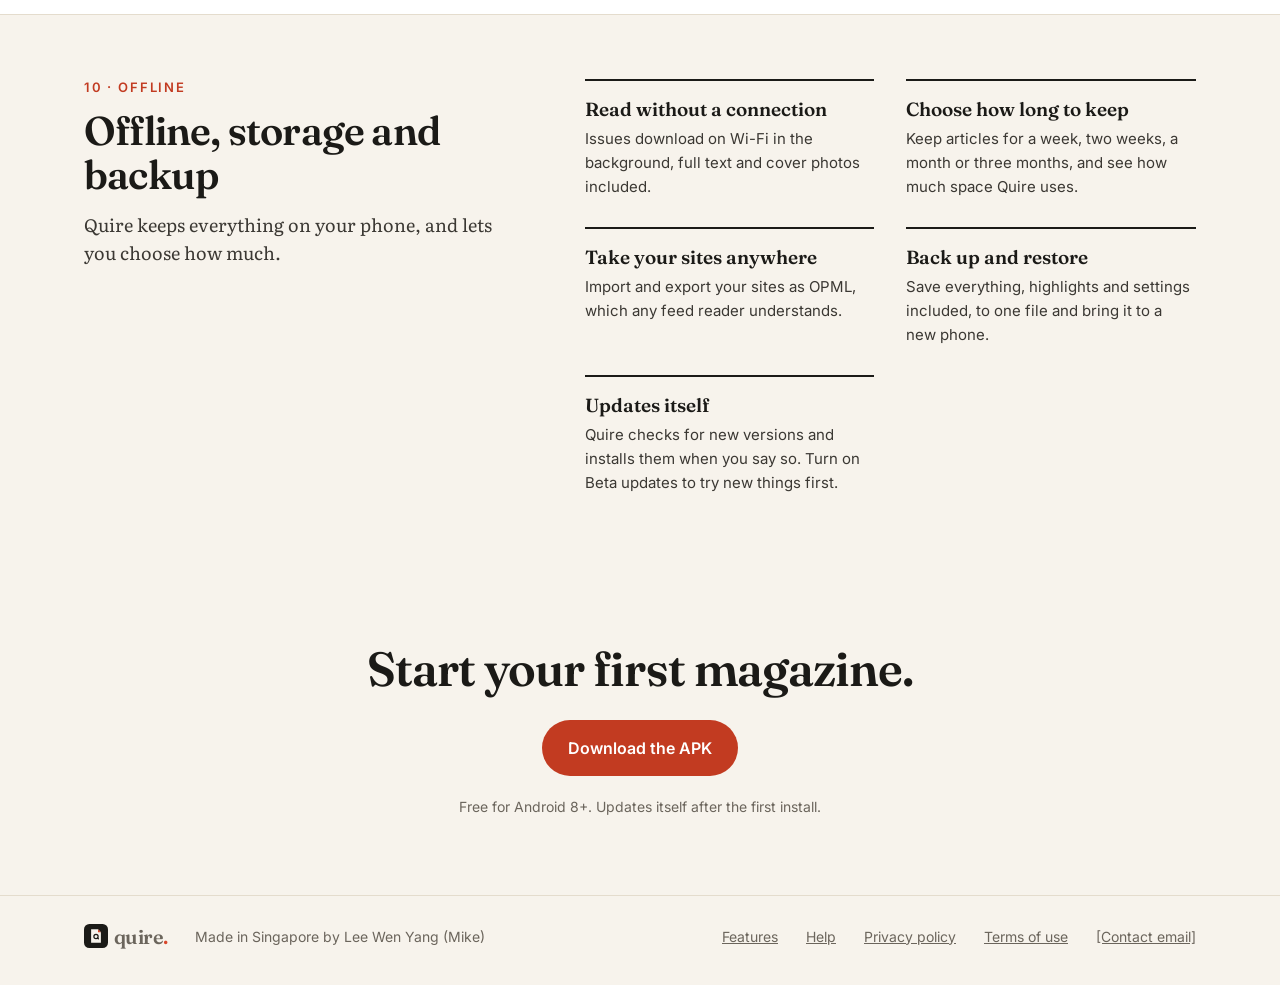
==== commit cc4dcd3f: "Site for 0.8.0: new features on Home, Features and Help; privacy policy covers Translate, podcasts, " ====
--- a/features.html
+++ b/features.html
@@ -51,6 +51,7 @@
     <div class="wrap">
     <a href="#front">Front page</a>
     <a href="#magazines">Magazines</a>
+    <a href="#words">Words</a>
     <a href="#sites">Sites</a>
     <a href="#discover">Discover</a>
     <a href="#pages">Pages</a>
@@ -71,7 +72,9 @@
         <div class="point"><h3>Top stories</h3><p>Swipe through every fresh article from the last six hours, from all your sites. Sites take turns, so a busy one can't crowd out the rest.</p></div>
         <div class="point"><h3>Today, This week or All</h3><p>One switch at the top sets how far back Quire reaches, for top stories, issues and the new counts alike.</p></div>
         <div class="point"><h3>Counts that go down</h3><p>An article you've already seen on a page stops counting as new, so the numbers reflect what's actually left.</p></div>
-        <div class="point"><h3>Sources at a glance</h3><p>Your sites sit in a row above your magazines, with Add first. Long-press one to remove it.</p></div>
+        <div class="point"><h3>Same story, once</h3><p>When several of your sites cover the same news, it appears once, marked “Also in …”, with the other versions a tap away.</p></div>
+        <div class="point"><h3>Morning edition</h3><p>Turn it on and one quiet notification arrives each morning, at the time you choose, with your top five stories.</p></div>
+        <div class="point"><h3>Widget and shortcuts</h3><p>Put your top stories on your home screen, or long-press the Quire icon to jump to Today, Saved or adding a site.</p></div>
       </div>
     </div>
   </section>
@@ -92,14 +95,29 @@
     </div>
   </section>
   <section class="band">
+    <div class="wrap feat" id="words">
+      <div class="feat-intro">
+        <span class="kicker">03 · WORDS</span>
+        <h2>Follow a word</h2>
+        <p>Type a team, a place or a person, and Quire keeps a live magazine of every article that mentions it.</p>
+      </div>
+      <div class="points">
+        <div class="point"><h3>From any of your sites</h3><p>Following words reads every site you follow, so a story is caught wherever it turns up.</p></div>
+        <div class="point"><h3>Whole words only</h3><p>Matches whole words and simple plurals: “surf” finds “surfs”, not “surfboard”.</p></div>
+        <div class="point"><h3>From a search</h3><p>Search all your articles, then tap “Follow as a magazine” to keep watching for more.</p></div>
+      </div>
+    </div>
+  </section>
+  <section>
     <div class="wrap feat" id="sites">
       <div class="feat-intro">
-        <span class="kicker">03 · SITES</span>
+        <span class="kicker">04 · SITES</span>
         <h2>Bring any site</h2>
         <p>Follow the sites you actually read, from big newsrooms to small blogs, with or without a feed.</p>
       </div>
       <div class="points">
         <div class="point"><h3>Paste an address</h3><p>Quire looks for the site's feed. If there isn't one, it reads the site's map or the page itself.</p></div>
+        <div class="point"><h3>Videos, podcasts and posts</h3><p>Follow YouTube channels, podcasts (Apple Podcasts links work too), Reddit communities, and Bluesky, Mastodon or Medium accounts.</p></div>
         <div class="point"><h3>Share from any app</h3><p>Share a link to Quire from your browser or any other app. Save the article to read later, or follow the whole site.</p></div>
         <div class="point"><h3>Add several at once</h3><p>Search, tick the results you want and add them together. Pick one category for all of them, or let Quire sort them.</p></div>
         <div class="point"><h3>A clear summary</h3><p>After adding, Quire shows what was added, what you already follow, and what couldn't be added.</p></div>
@@ -107,10 +125,10 @@
       </div>
     </div>
   </section>
-  <section>
+  <section class="band">
     <div class="wrap feat" id="discover">
       <div class="feat-intro">
-        <span class="kicker">04 · DISCOVER</span>
+        <span class="kicker">05 · DISCOVER</span>
         <h2>1,058 sites to discover</h2>
         <p>Not sure where to start? Every site in Discover has been checked for a working feed.</p>
       </div>
@@ -122,10 +140,10 @@
       </div>
     </div>
   </section>
-  <section class="band">
+  <section>
     <div class="wrap feat" id="pages">
       <div class="feat-intro">
-        <span class="kicker">05 · PAGES</span>
+        <span class="kicker">06 · PAGES</span>
         <h2>Pages that read like a magazine</h2>
         <p>Articles are laid out as pages, not a feed. Each page picks a layout that suits its stories.</p>
       </div>
@@ -136,25 +154,29 @@
       </div>
     </div>
   </section>
-  <section>
+  <section class="band">
     <div class="wrap feat" id="reader">
       <div class="feat-intro">
-        <span class="kicker">06 · READER</span>
+        <span class="kicker">07 · READER</span>
         <h2>A calm reader view</h2>
         <p>Tap any article for clean text in a serif made for long reading. The original is always one tap away.</p>
       </div>
       <div class="points">
+        <div class="point"><h3>Swipe to the next</h3><p>Swipe left or right to move through the articles in the issue or list you came from.</p></div>
+        <div class="point"><h3>Read aloud</h3><p>Tap the headphones and Quire reads the article in your phone's own voice, keeps going with the screen off, then moves on to the next.</p></div>
+        <div class="point"><h3>Photos up close</h3><p>Tap a photo to see it full screen. Pinch or double-tap to zoom.</p></div>
+        <div class="point"><h3>Translate</h3><p>Articles in another language can be translated on your phone. Each language pack downloads once, after you agree.</p></div>
         <div class="point"><h3>Your theme</h3><p>Day, Sepia, Dark, or follow your phone's setting.</p></div>
-        <div class="point"><h3>Your text</h3><p>Set the text size and choose the font you read best in.</p></div>
+        <div class="point"><h3>Your text</h3><p>Text size, line spacing and margins, and two easier-to-read fonts: Atkinson Hyperlegible and OpenDyslexic.</p></div>
         <div class="point"><h3>Tidy articles</h3><p>When a site repeats its headline at the top of an article, Quire drops it, and headings inside are sized to match.</p></div>
         <div class="point"><h3>Credit where it's due</h3><p>Every article names its source and links back to the original.</p></div>
       </div>
     </div>
   </section>
-  <section class="band">
+  <section>
     <div class="wrap feat" id="collections">
       <div class="feat-intro">
-        <span class="kicker">07 · COLLECTIONS</span>
+        <span class="kicker">08 · COLLECTIONS</span>
         <h2>Make your own magazines</h2>
         <p>Save any article, from any source, into a collection of your own.</p>
       </div>
@@ -165,24 +187,25 @@
       </div>
     </div>
   </section>
-  <section>
+  <section class="band">
     <div class="wrap feat" id="control">
       <div class="feat-intro">
-        <span class="kicker">08 · CONTROL</span>
+        <span class="kicker">09 · CONTROL</span>
         <h2>Read what you want</h2>
         <p>Quire is quiet by design, and you decide what reaches you.</p>
       </div>
       <div class="points">
         <div class="point"><h3>Muted words</h3><p>Add words or phrases you'd rather not see. Articles that mention them are hidden from issues, top stories and Latest.</p></div>
-        <div class="point"><h3>Search everything</h3><p>Search your saved articles, or every article on your phone.</p></div>
+        <div class="point"><h3>Highlights and notes</h3><p>Press and hold to select a passage, then highlight it or add a note. Find them all in Saved › Highlights.</p></div>
+        <div class="point"><h3>Search everything</h3><p>Search your saved articles, your highlights, or every article on your phone.</p></div>
         <div class="point"><h3>No ads, ever</h3><p>No ads, no account and no tracking. Nothing about your reading leaves your phone.</p></div>
       </div>
     </div>
   </section>
-  <section class="band">
+  <section>
     <div class="wrap feat" id="offline">
       <div class="feat-intro">
-        <span class="kicker">09 · OFFLINE</span>
+        <span class="kicker">10 · OFFLINE</span>
         <h2>Offline, storage and backup</h2>
         <p>Quire keeps everything on your phone, and lets you choose how much.</p>
       </div>
@@ -190,7 +213,7 @@
         <div class="point"><h3>Read without a connection</h3><p>Issues download on Wi-Fi in the background, full text and cover photos included.</p></div>
         <div class="point"><h3>Choose how long to keep</h3><p>Keep articles for a week, two weeks, a month or three months, and see how much space Quire uses.</p></div>
         <div class="point"><h3>Take your sites anywhere</h3><p>Import and export your sites as OPML, which any feed reader understands.</p></div>
-        <div class="point"><h3>Back up and restore</h3><p>Save everything, settings included, to one file and bring it to a new phone.</p></div>
+        <div class="point"><h3>Back up and restore</h3><p>Save everything, highlights and settings included, to one file and bring it to a new phone.</p></div>
         <div class="point"><h3>Updates itself</h3><p>Quire checks for new versions and installs them when you say so. Turn on Beta updates to try new things first.</p></div>
       </div>
     </div>
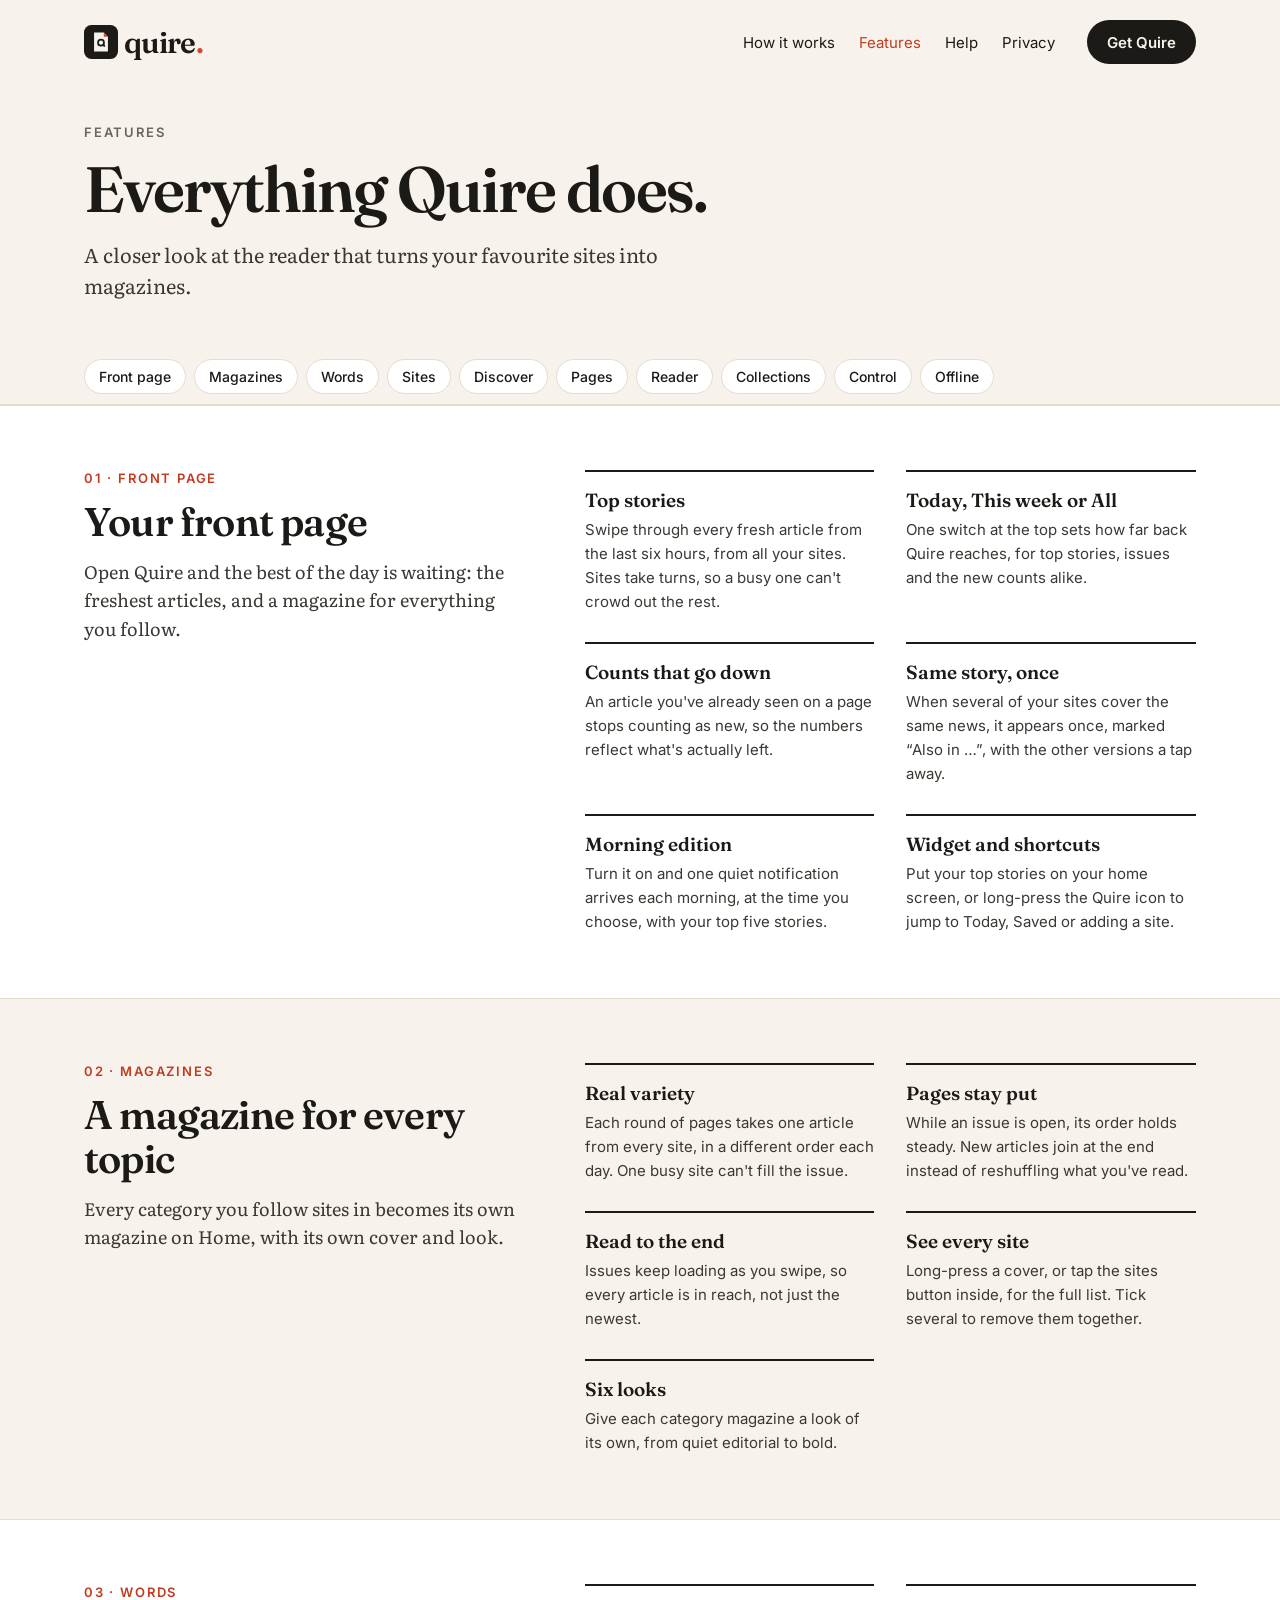
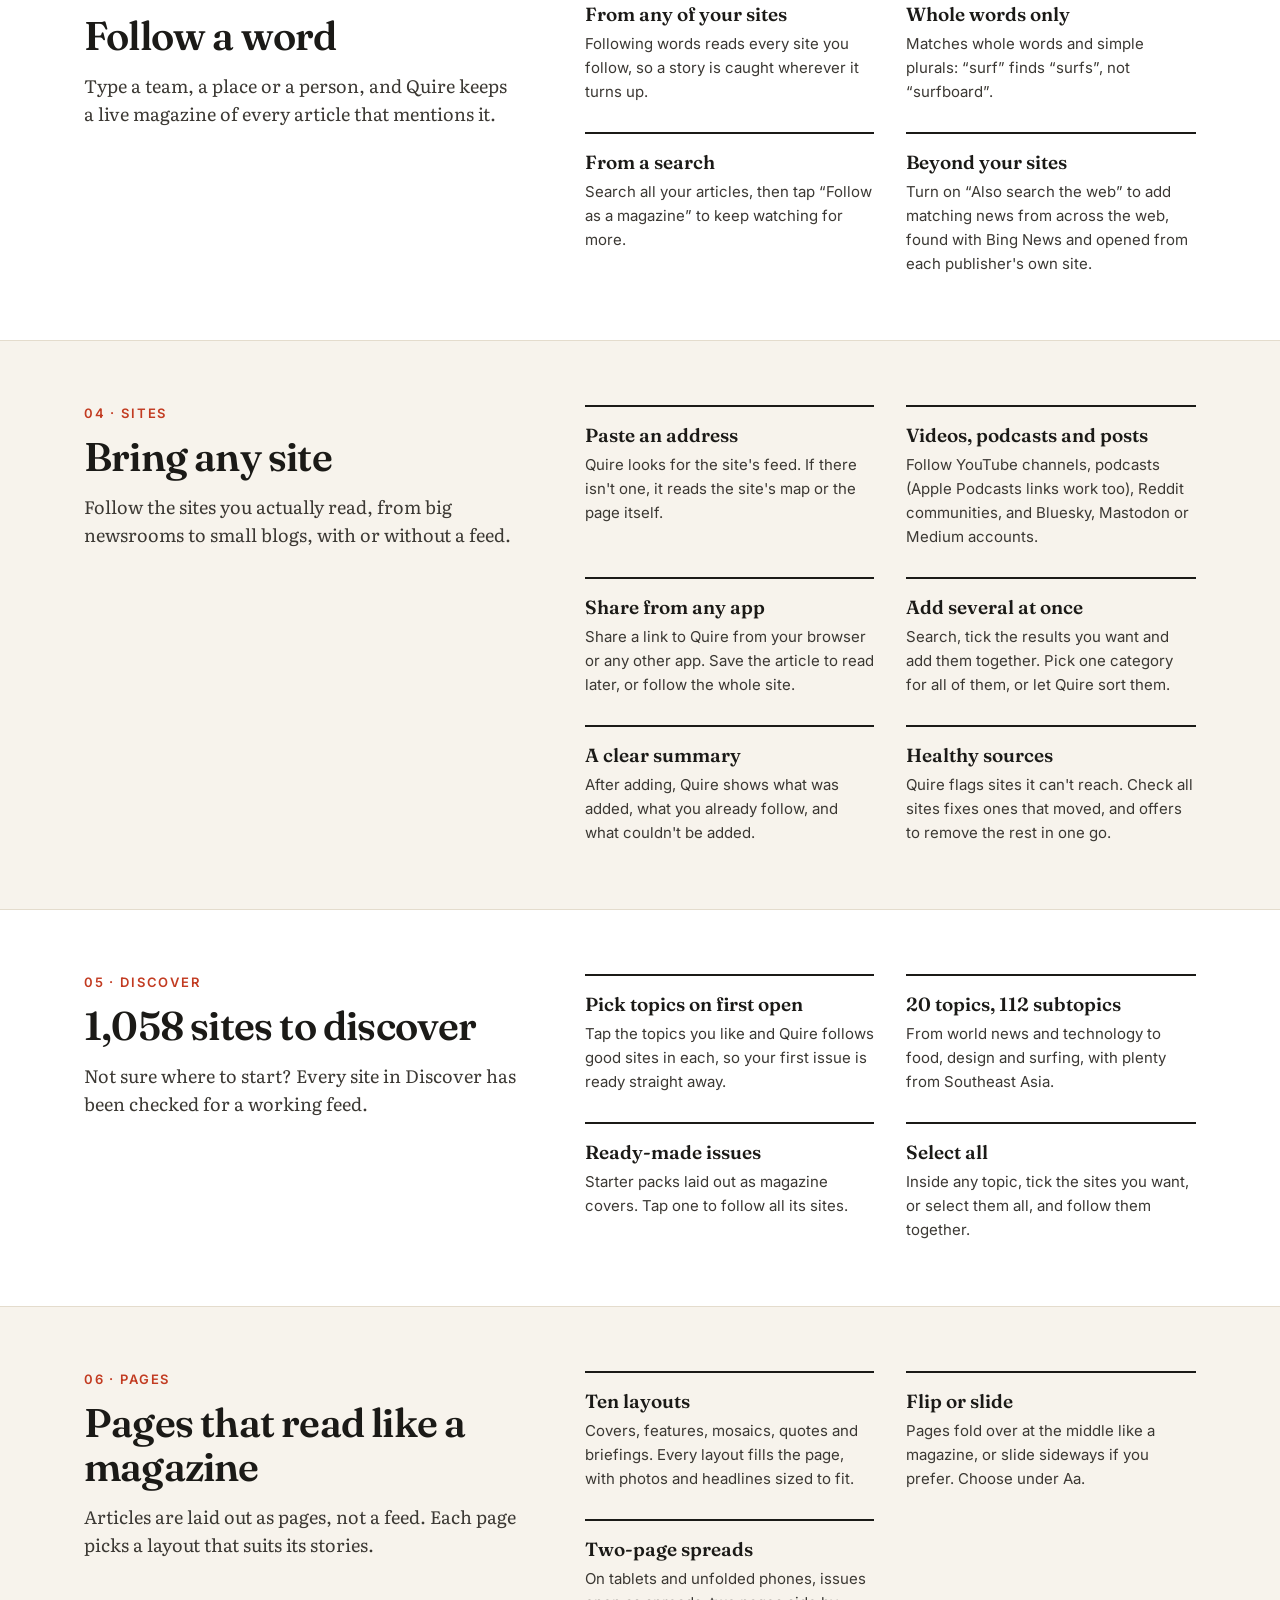
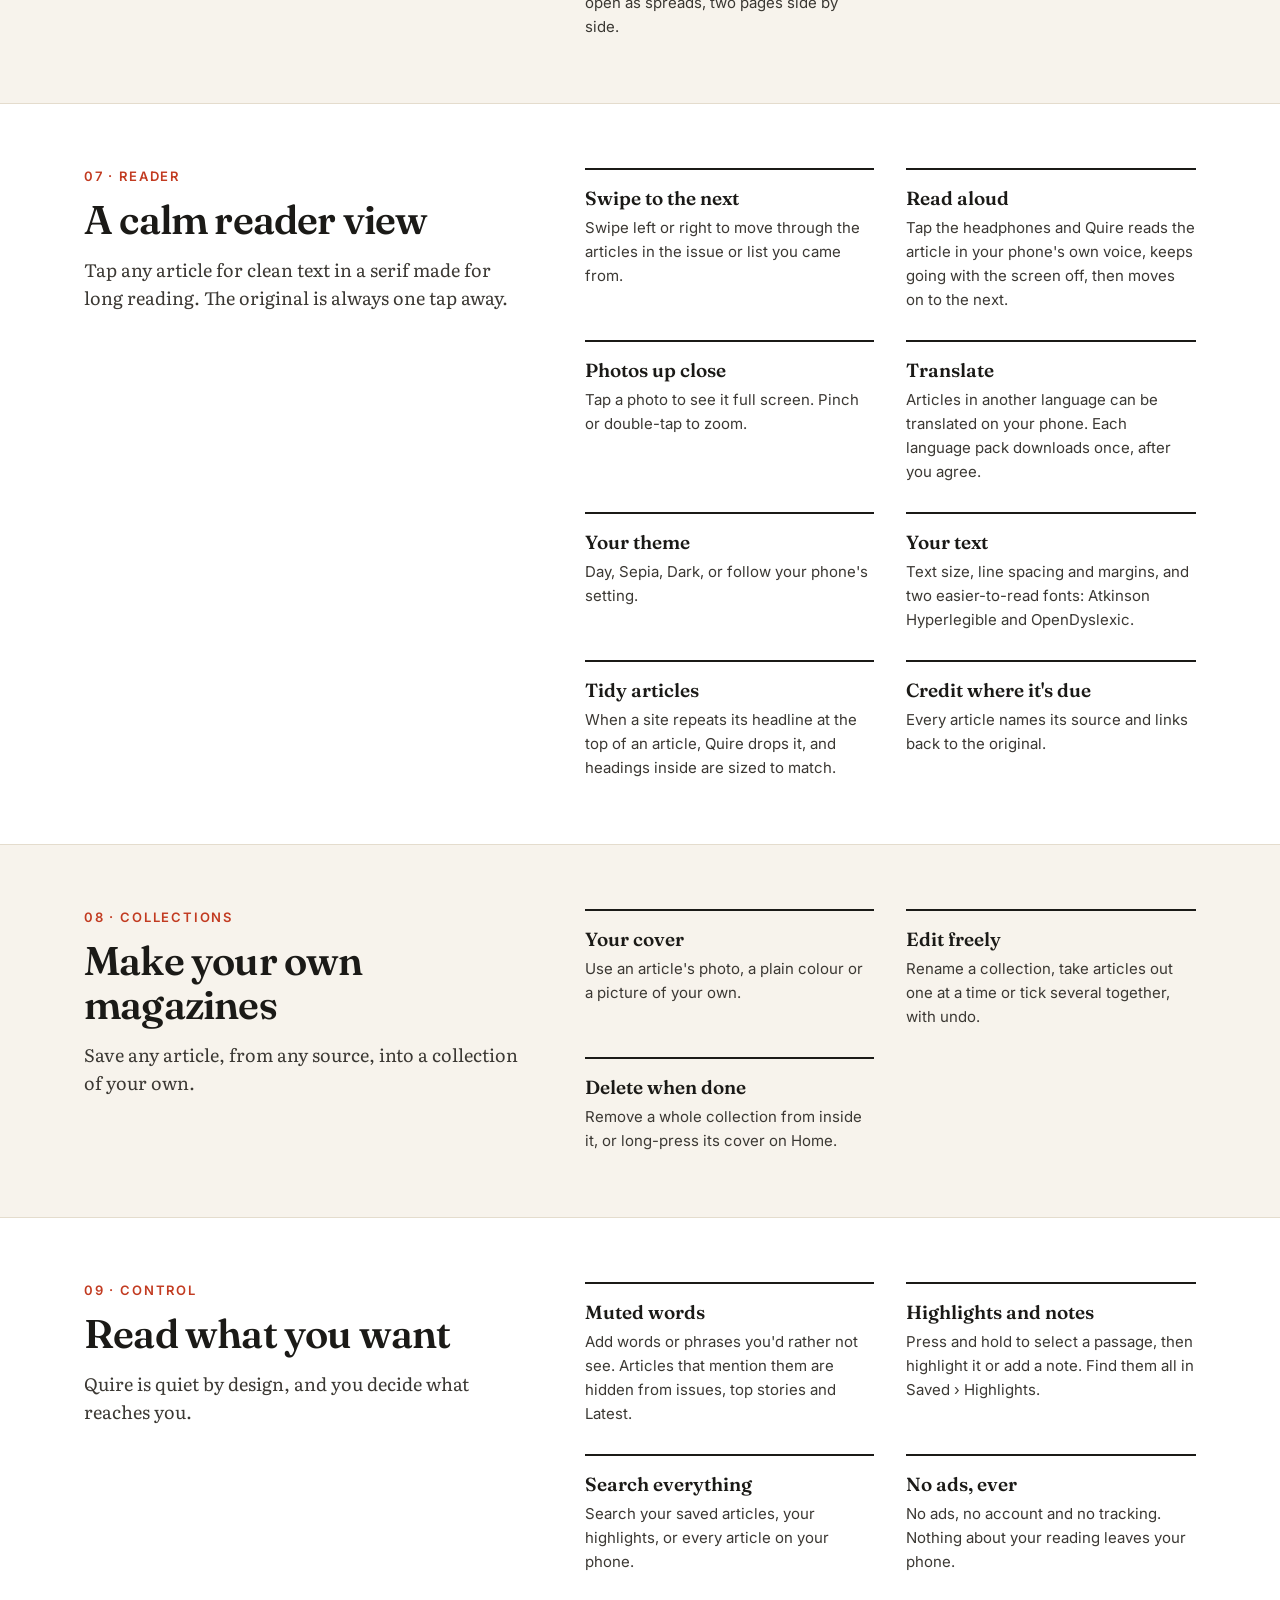
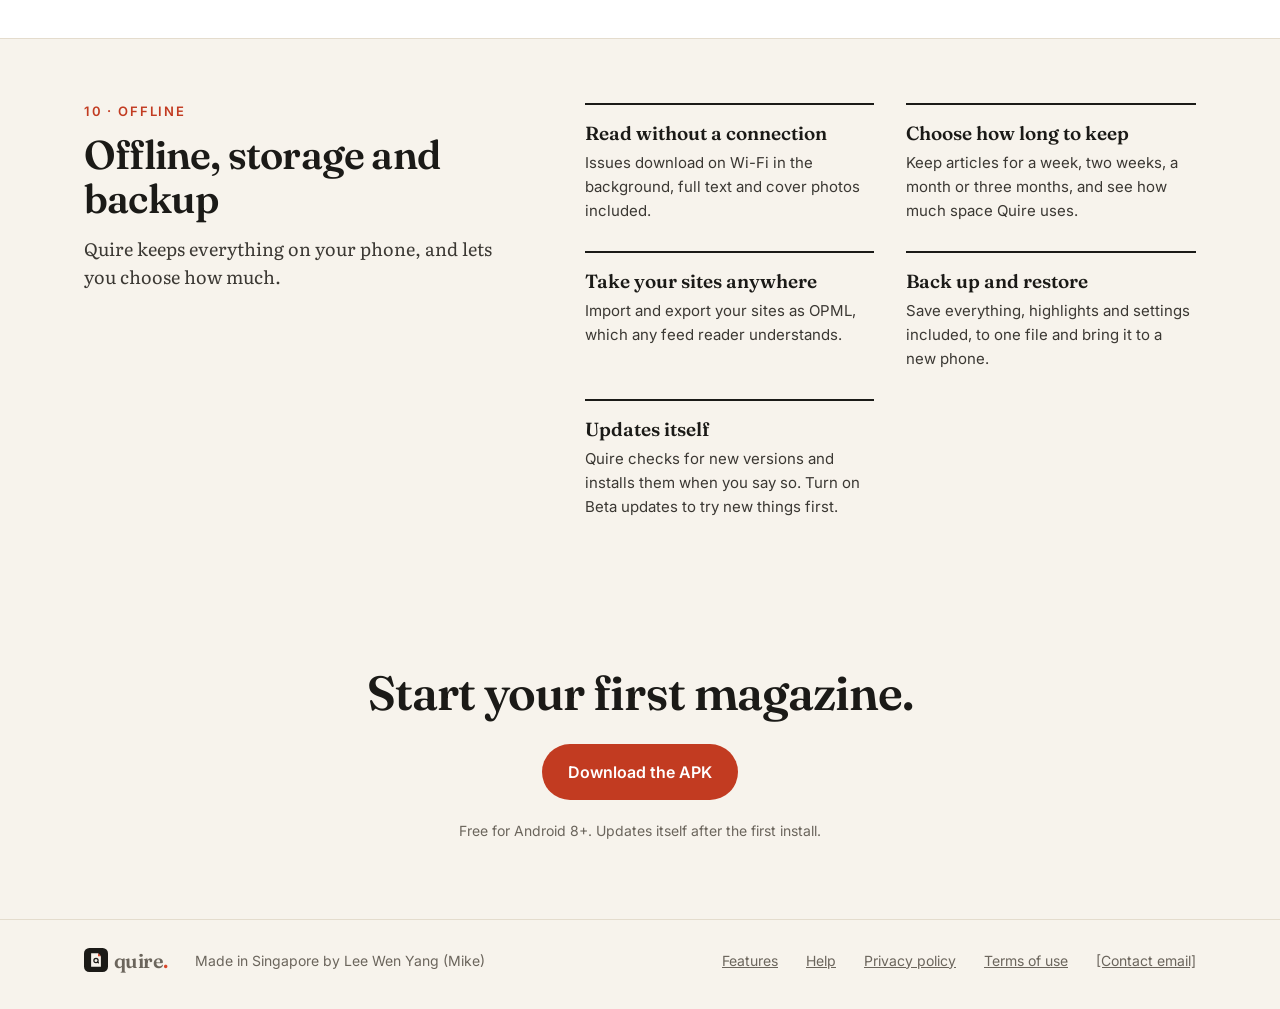
==== commit 71bc6291: "Site: web search for followed words on Features, Help and the privacy policy Co-Authored-By: Claude " ====
--- a/features.html
+++ b/features.html
@@ -105,6 +105,7 @@
         <div class="point"><h3>From any of your sites</h3><p>Following words reads every site you follow, so a story is caught wherever it turns up.</p></div>
         <div class="point"><h3>Whole words only</h3><p>Matches whole words and simple plurals: “surf” finds “surfs”, not “surfboard”.</p></div>
         <div class="point"><h3>From a search</h3><p>Search all your articles, then tap “Follow as a magazine” to keep watching for more.</p></div>
+        <div class="point"><h3>Beyond your sites</h3><p>Turn on “Also search the web” to add matching news from across the web, found with Bing News and opened from each publisher's own site.</p></div>
       </div>
     </div>
   </section>
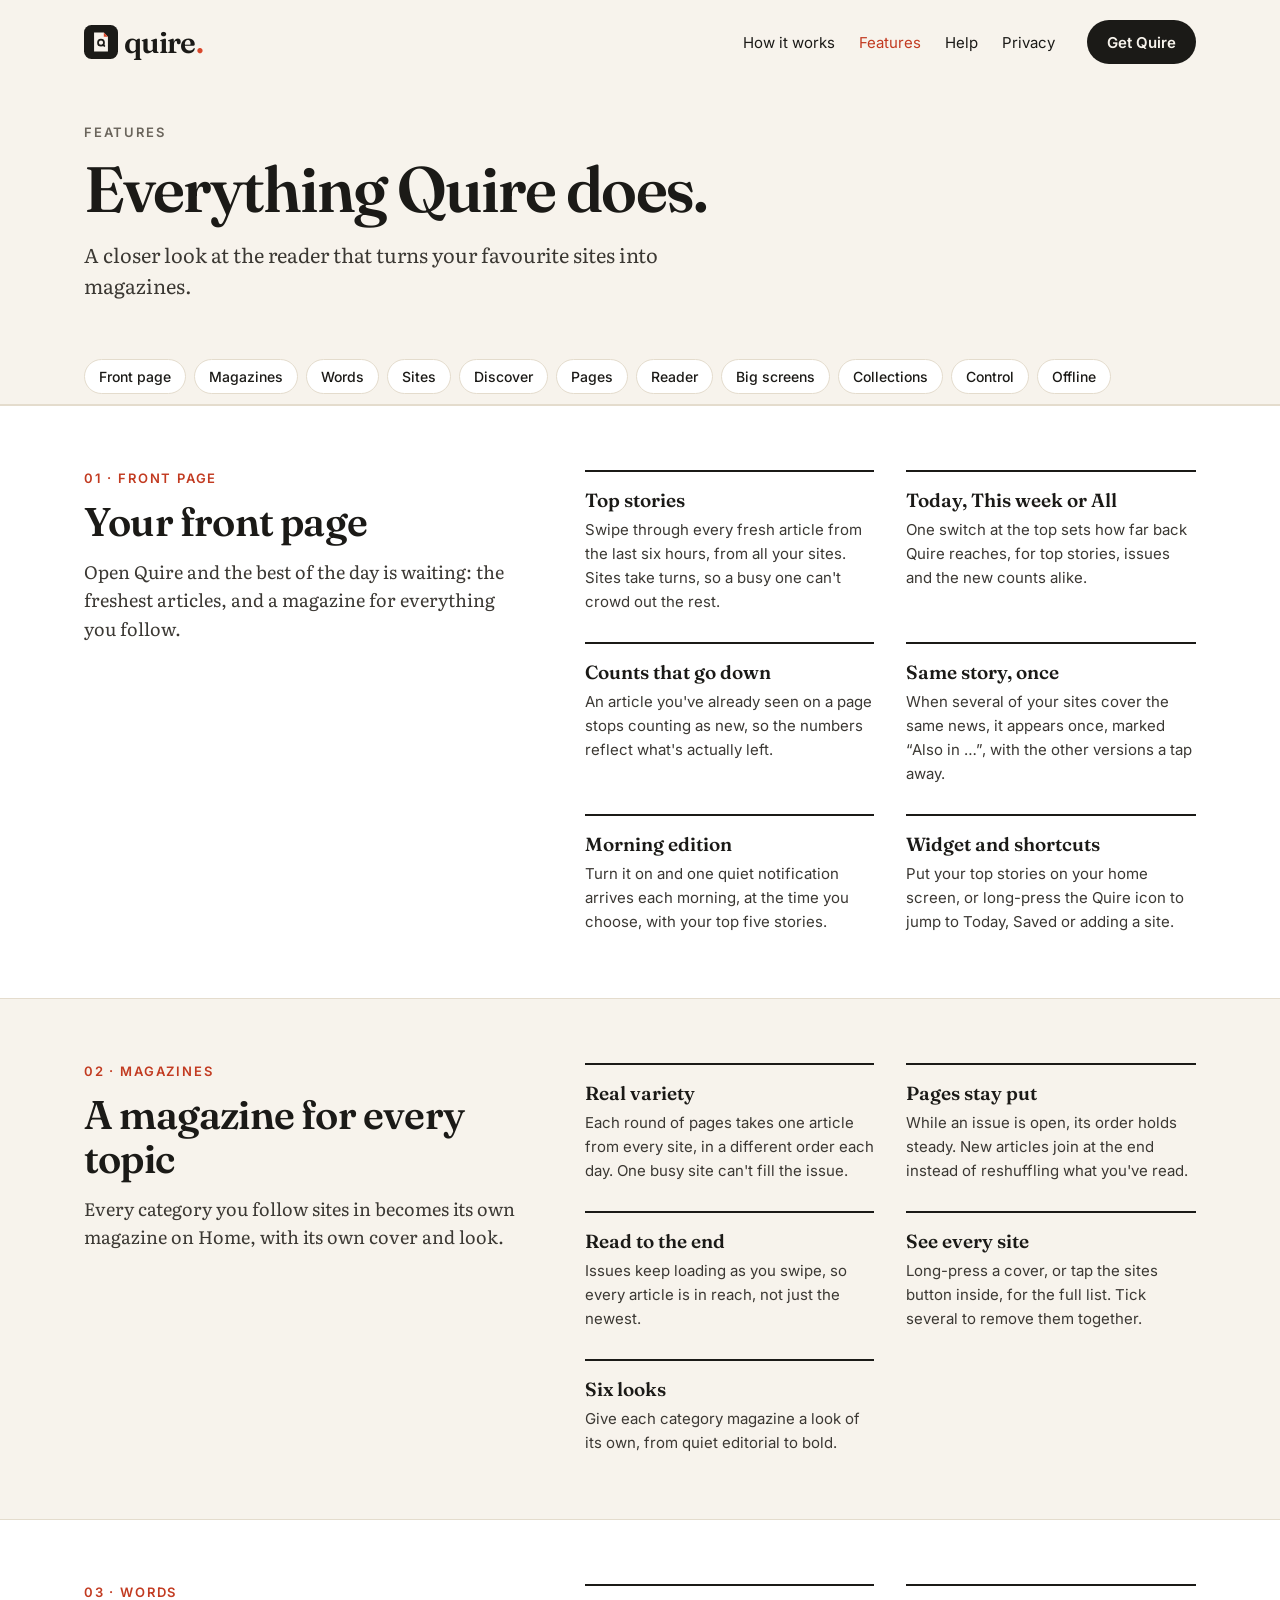
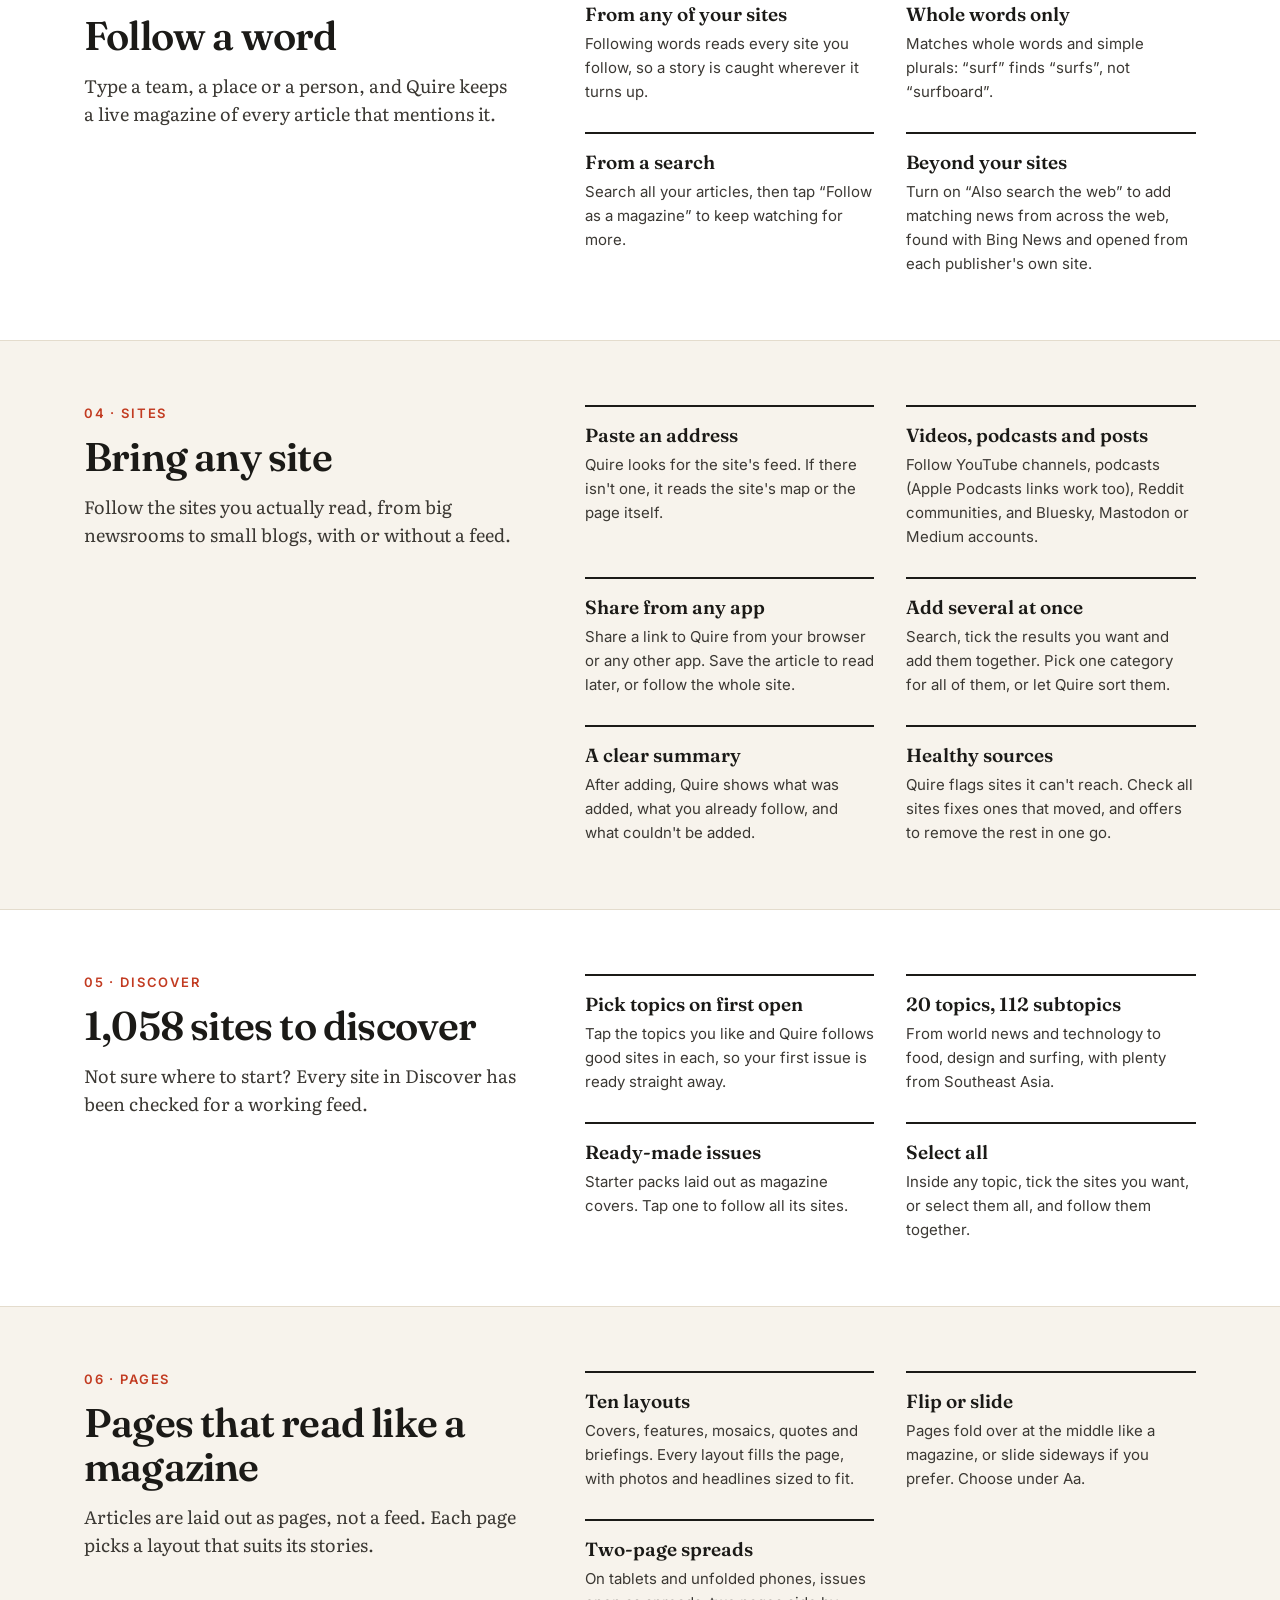
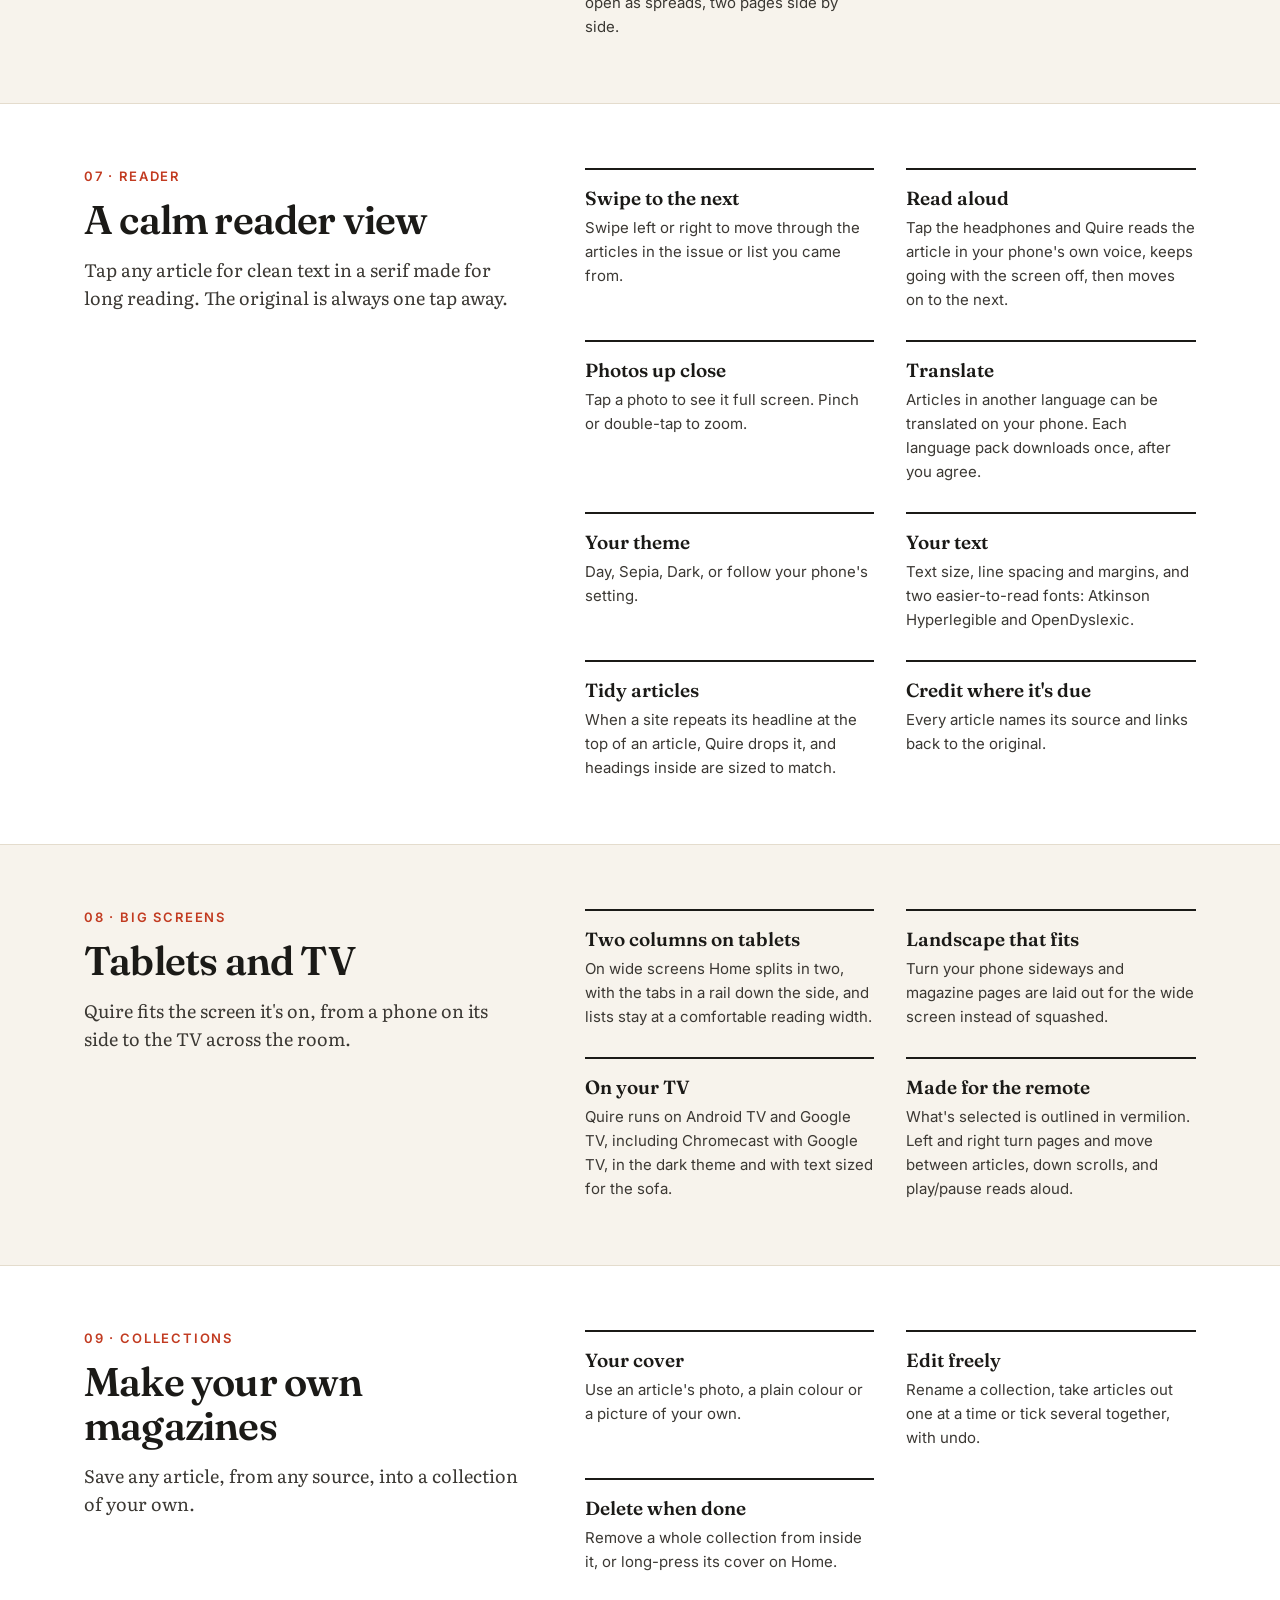
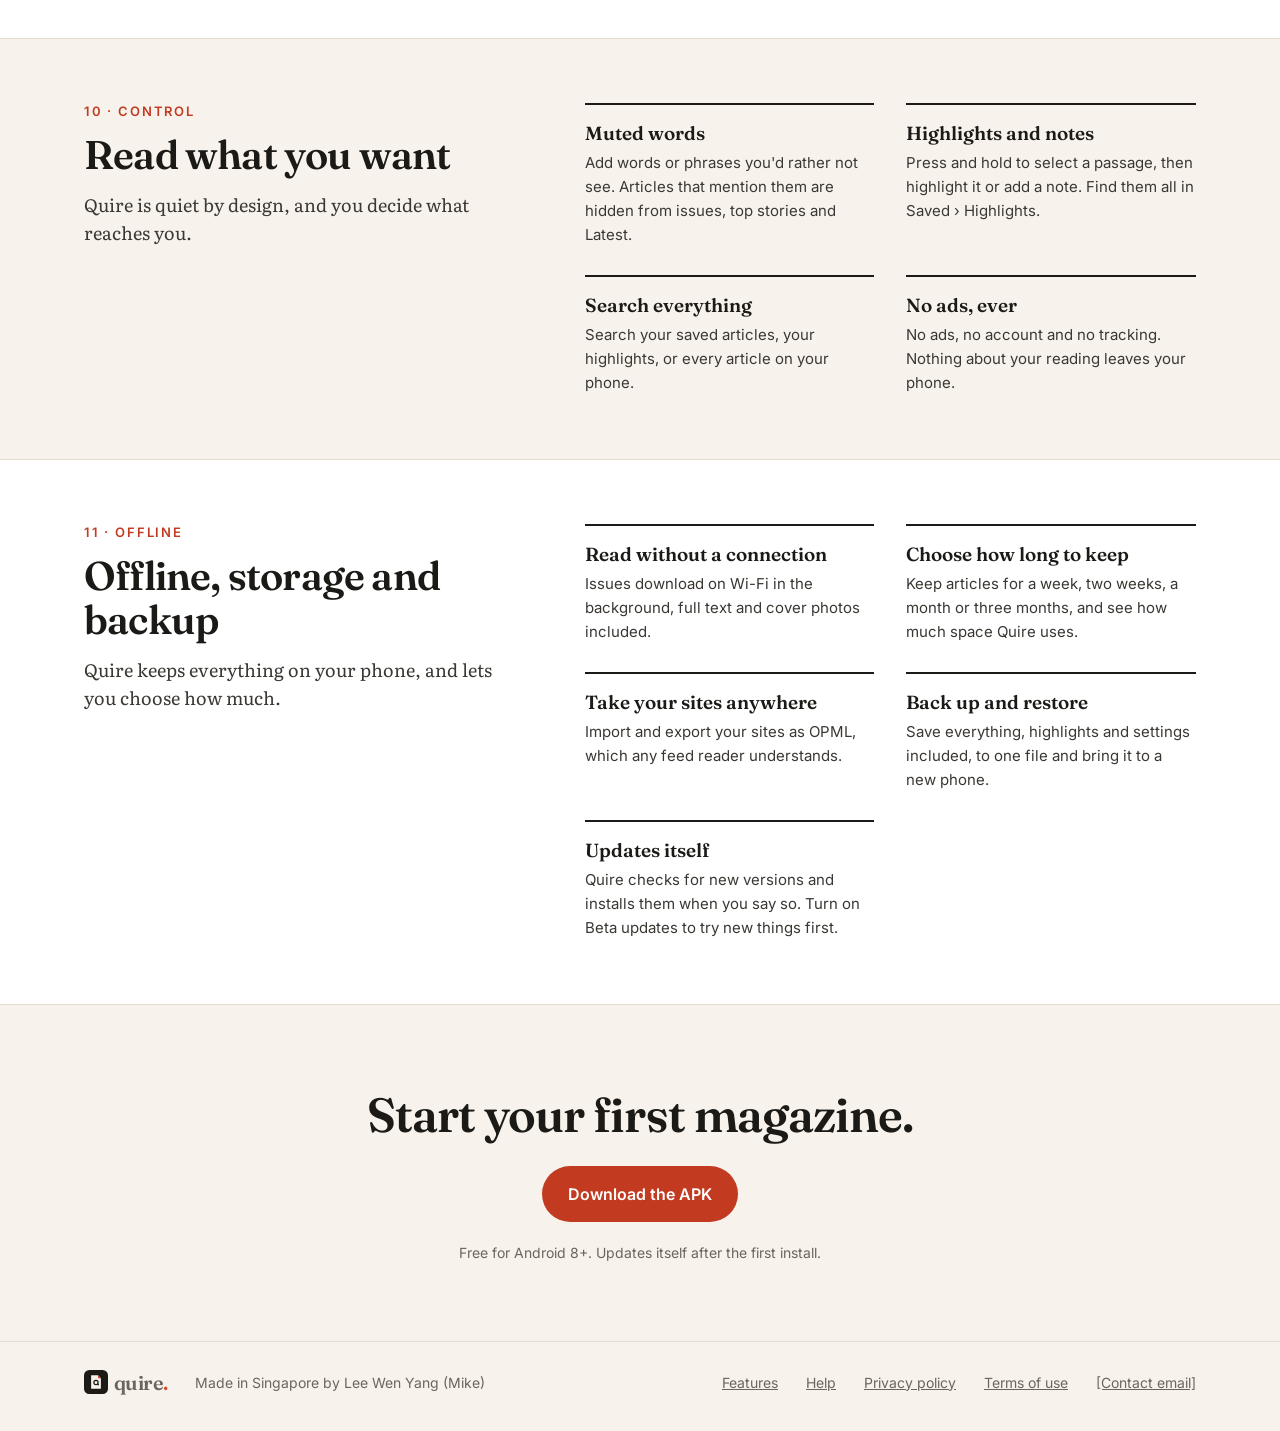
==== commit 8d40ab50: "Features and Help: tablets and TV Co-Authored-By: Claude Opus 5.5 <noreply@anthropic.com> Claude-Ses" ====
--- a/features.html
+++ b/features.html
@@ -56,6 +56,7 @@
     <a href="#discover">Discover</a>
     <a href="#pages">Pages</a>
     <a href="#reader">Reader</a>
+    <a href="#screens">Big screens</a>
     <a href="#collections">Collections</a>
     <a href="#control">Control</a>
     <a href="#offline">Offline</a>
@@ -175,9 +176,24 @@
     </div>
   </section>
   <section>
+    <div class="wrap feat" id="screens">
+      <div class="feat-intro">
+        <span class="kicker">08 · BIG SCREENS</span>
+        <h2>Tablets and TV</h2>
+        <p>Quire fits the screen it's on, from a phone on its side to the TV across the room.</p>
+      </div>
+      <div class="points">
+        <div class="point"><h3>Two columns on tablets</h3><p>On wide screens Home splits in two, with the tabs in a rail down the side, and lists stay at a comfortable reading width.</p></div>
+        <div class="point"><h3>Landscape that fits</h3><p>Turn your phone sideways and magazine pages are laid out for the wide screen instead of squashed.</p></div>
+        <div class="point"><h3>On your TV</h3><p>Quire runs on Android TV and Google TV, including Chromecast with Google TV, in the dark theme and with text sized for the sofa.</p></div>
+        <div class="point"><h3>Made for the remote</h3><p>What's selected is outlined in vermilion. Left and right turn pages and move between articles, down scrolls, and play/pause reads aloud.</p></div>
+      </div>
+    </div>
+  </section>
+  <section class="band">
     <div class="wrap feat" id="collections">
       <div class="feat-intro">
-        <span class="kicker">08 · COLLECTIONS</span>
+        <span class="kicker">09 · COLLECTIONS</span>
         <h2>Make your own magazines</h2>
         <p>Save any article, from any source, into a collection of your own.</p>
       </div>
@@ -188,10 +204,10 @@
       </div>
     </div>
   </section>
-  <section class="band">
+  <section>
     <div class="wrap feat" id="control">
       <div class="feat-intro">
-        <span class="kicker">09 · CONTROL</span>
+        <span class="kicker">10 · CONTROL</span>
         <h2>Read what you want</h2>
         <p>Quire is quiet by design, and you decide what reaches you.</p>
       </div>
@@ -203,10 +219,10 @@
       </div>
     </div>
   </section>
-  <section>
+  <section class="band">
     <div class="wrap feat" id="offline">
       <div class="feat-intro">
-        <span class="kicker">10 · OFFLINE</span>
+        <span class="kicker">11 · OFFLINE</span>
         <h2>Offline, storage and backup</h2>
         <p>Quire keeps everything on your phone, and lets you choose how much.</p>
       </div>
